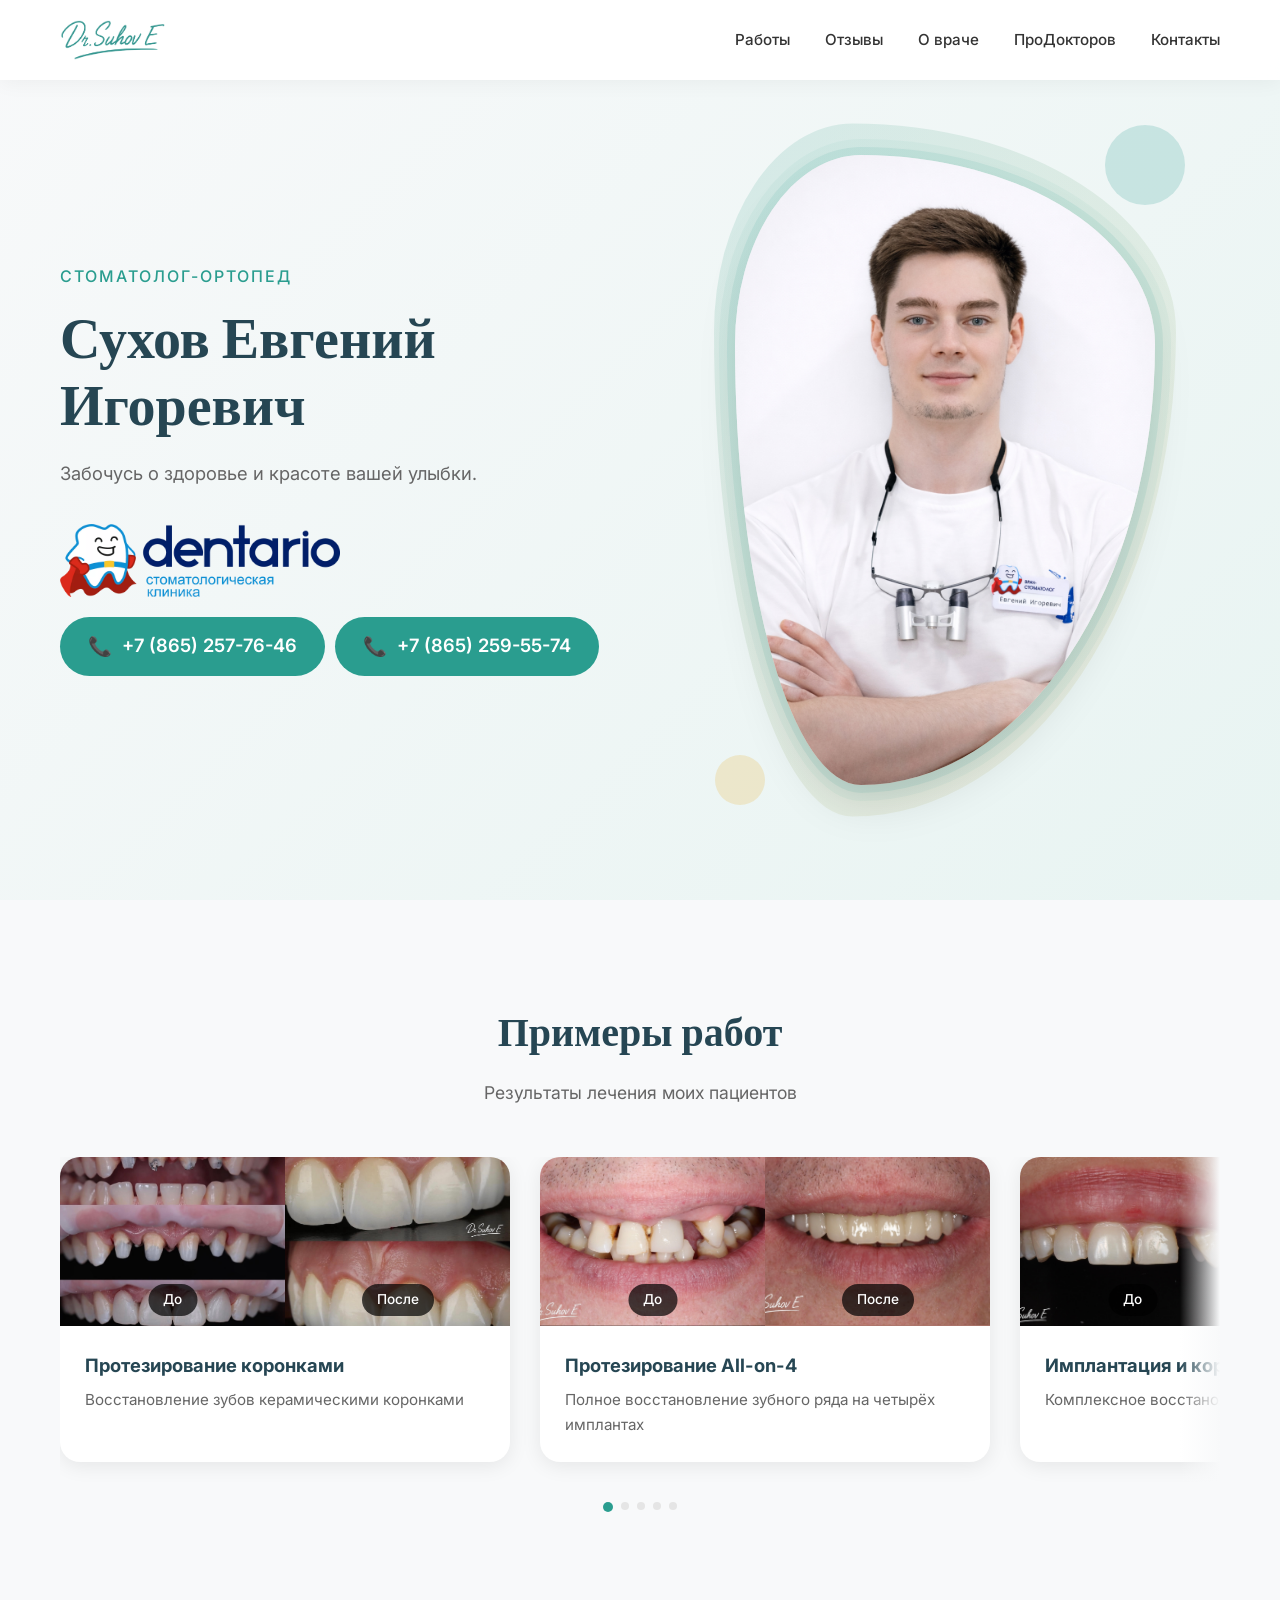
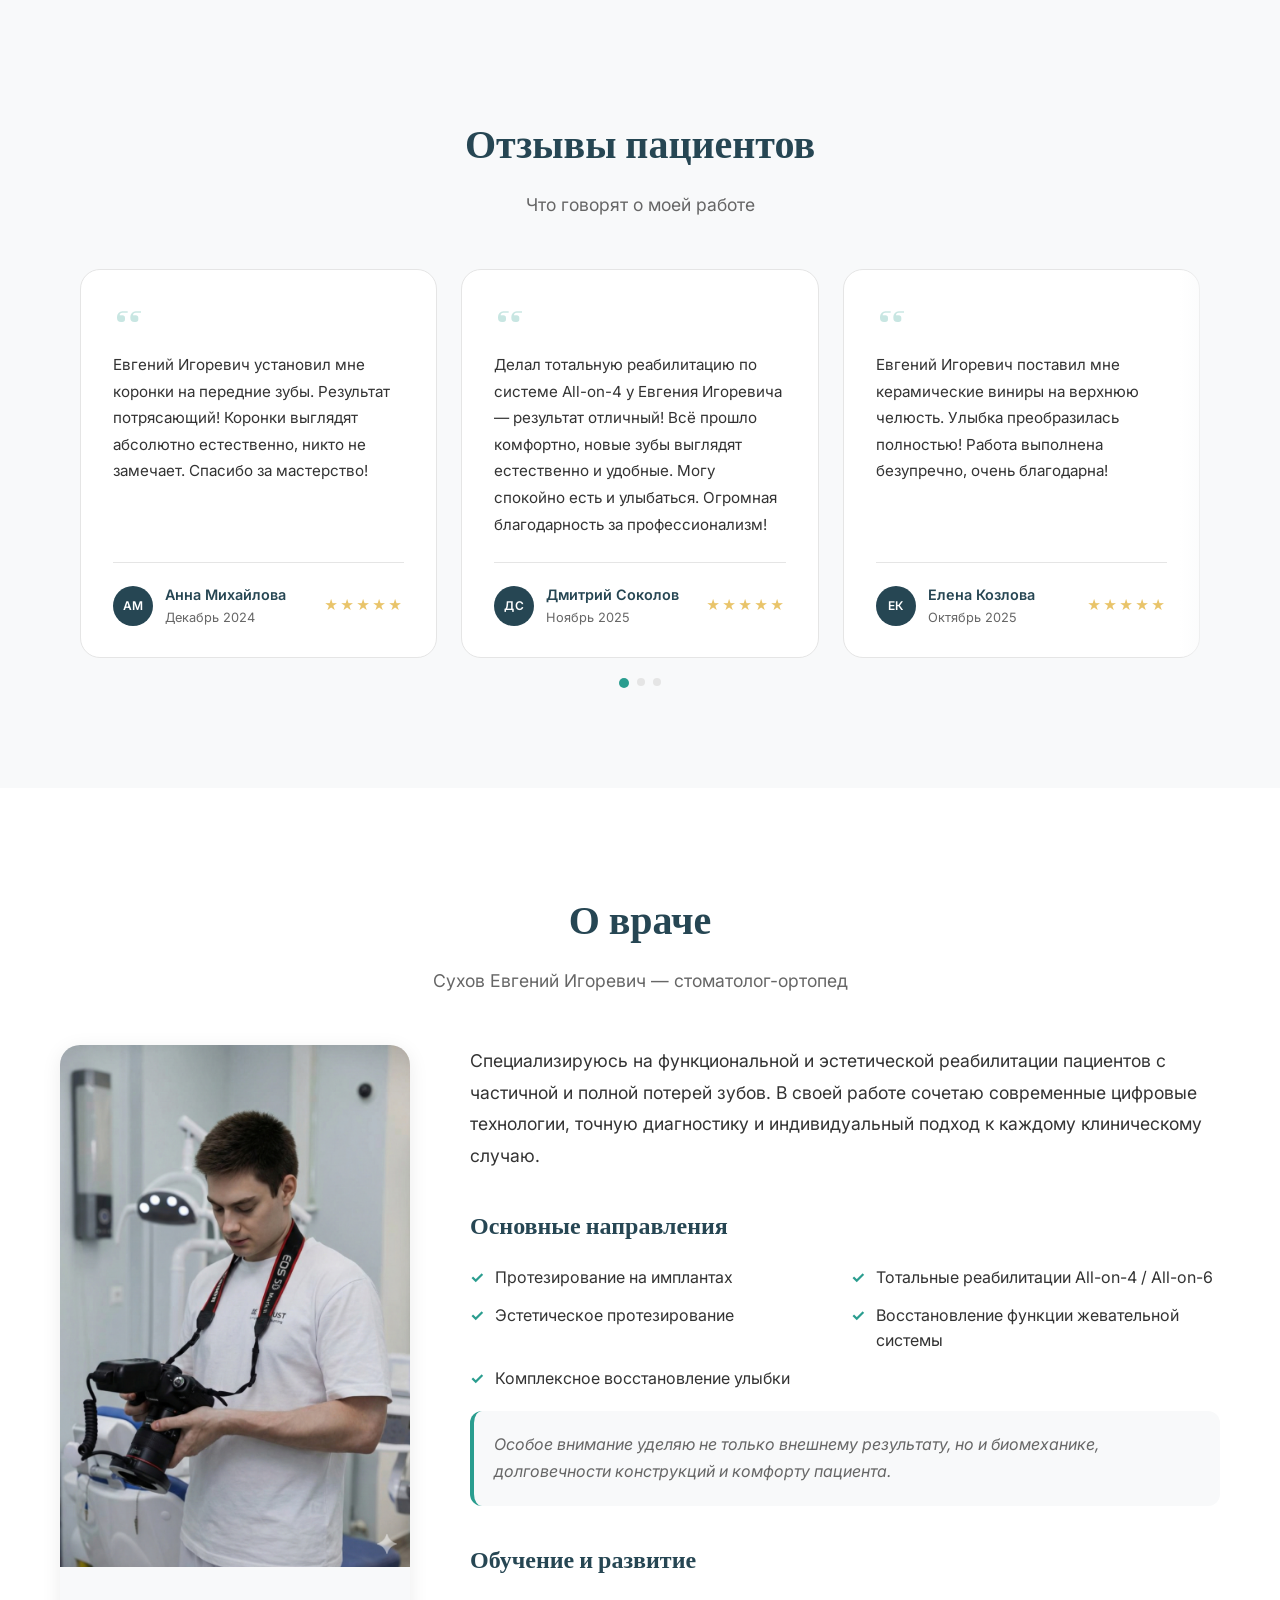
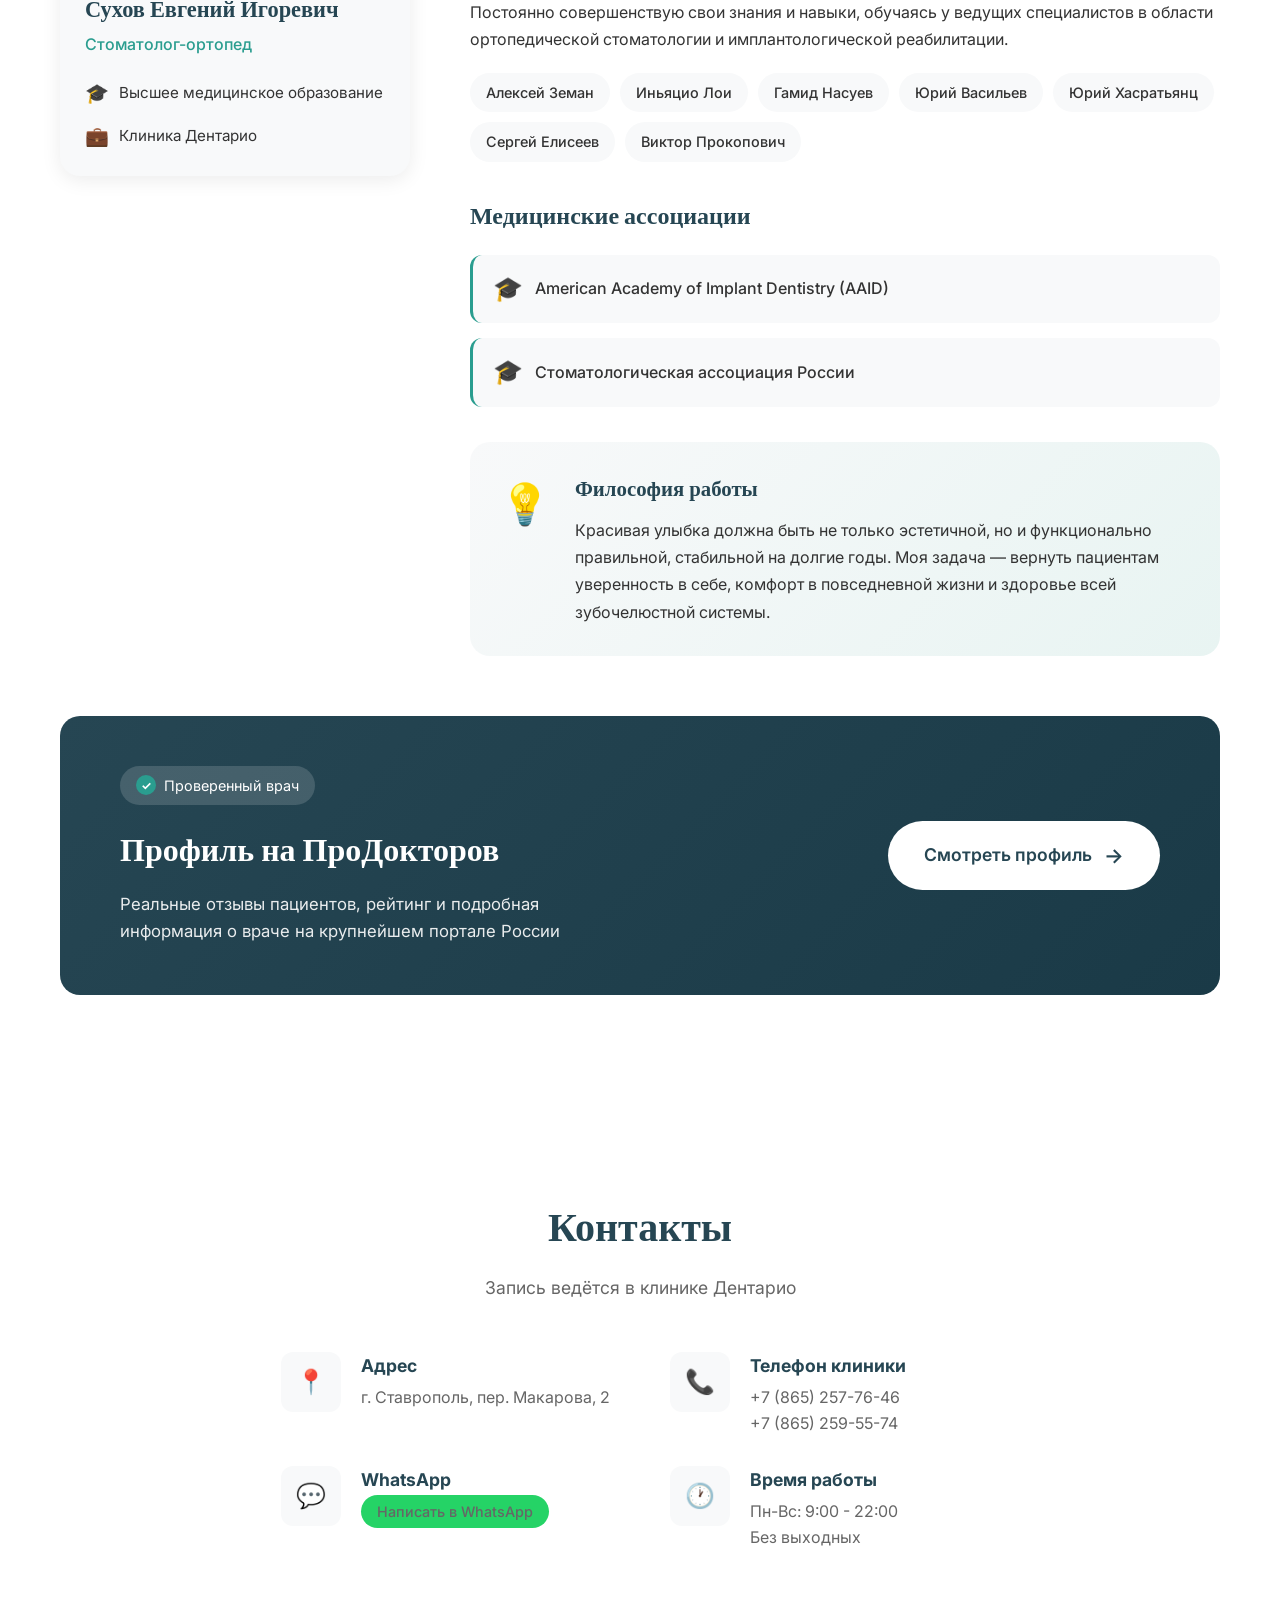
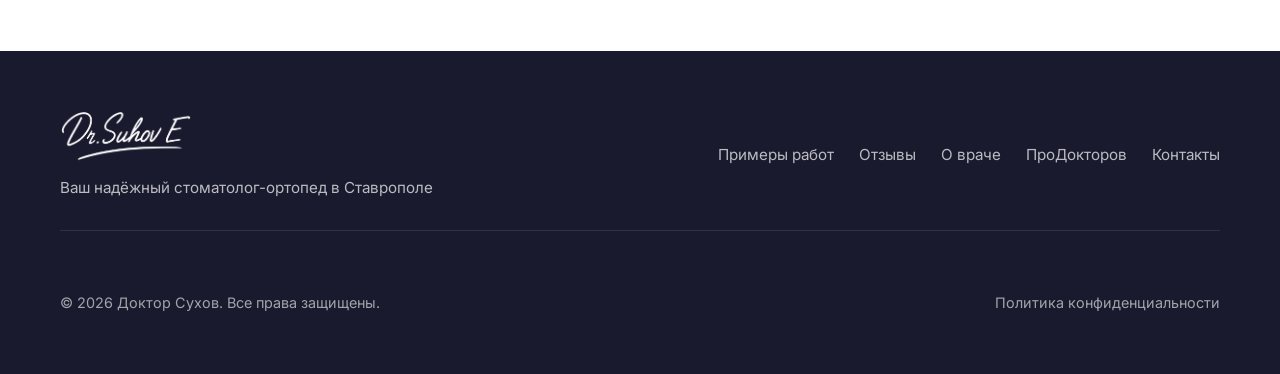
==== index.html @ 4f956d0f "fix scrolls" ====
<!DOCTYPE html>
<html lang="ru">
<head>
    <meta charset="UTF-8">
    <meta name="viewport" content="width=device-width, initial-scale=1.0">
    <meta name="description" content="Сухов Евгений Игоревич — стоматолог-ортопед в Ставрополе. Коронки, виниры, протезирование на имплантах, All-on-4. Клиника Дентарио.">
    <title>Доктор Сухов | Стоматолог</title>
    <link rel="stylesheet" href="styles.css">
    <link rel="preconnect" href="https://fonts.googleapis.com">
    <link rel="preconnect" href="https://fonts.gstatic.com" crossorigin>
    <link href="https://fonts.googleapis.com/css2?family=Inter:wght@300;400;500;600;700&family=DM+Serif+Display&display=swap" rel="stylesheet">
</head>
<body>
    <!-- Header -->
    <header class="header" id="header">
        <div class="container">
            <a href="#" class="logo"><img src="images/tag1.png" alt="Др. Сухов" class="logo-img"></a>
            <nav class="nav">
                <ul class="nav-list">
                    <li><a href="#works">Работы</a></li>
                    <li><a href="#reviews">Отзывы</a></li>
                    <li><a href="#doctor">О враче</a></li>
                    <li><a href="#prodoctorov">ПроДокторов</a></li>
                    <li><a href="#contacts">Контакты</a></li>
                </ul>
            </nav>
            <button class="burger" aria-label="Меню">
                <span></span>
                <span></span>
                <span></span>
            </button>
        </div>
    </header>

    <!-- Mobile Menu -->
    <div class="mobile-menu">
        <ul class="mobile-nav-list">
            <li><a href="#works">Работы</a></li>
            <li><a href="#reviews">Отзывы</a></li>
            <li><a href="#doctor">О враче</a></li>
            <li><a href="#prodoctorov">ПроДокторов</a></li>
            <li><a href="#contacts">Контакты</a></li>
        </ul>
    </div>

    <!-- Hero Section -->
    <section class="hero" id="hero">
        <div class="container hero-container">
            <div class="hero-content">
                <p class="hero-subtitle">Стоматолог-ортопед</p>
                <h1 class="hero-title">Сухов Евгений Игоревич</h1>
                <p class="hero-description">
                    Забочусь о здоровье и красоте вашей улыбки.
                </p>
                <div class="hero-clinic-block">
                    <img src="images/logo_clinic.webp" alt="Клиника Дентарио" class="clinic-logo-img">
                    <div class="clinic-phones">
                        <a href="tel:+78652577646" class="clinic-phone-btn">
                            <span class="phone-icon">📞</span>
                            +7 (865) 257-76-46
                        </a>
                        <a href="tel:+78652595574" class="clinic-phone-btn">
                            <span class="phone-icon">📞</span>
                            +7 (865) 259-55-74
                        </a>
                    </div>
                </div>
            </div>
            <div class="hero-image">
                <div class="hero-image-wrapper">
                    <img src="images/doctor1.jpg" alt="Доктор Сухов Евгений Игоревич" class="doctor-photo">
                    <div class="hero-image-decoration"></div>
                </div>
            </div>
        </div>
    </section>

    <!-- Works Section (Before/After) -->
    <section class="works section" id="works">
        <div class="container">
            <h2 class="section-title">Примеры работ</h2>
            <p class="section-subtitle">Результаты лечения моих пациентов</p>
            
            <div class="slider-wrapper scroll-start">
            <div class="works-grid">
                <div class="work-card">
                    <div class="work-comparison">
                        <div class="work-before">
                            <img src="images/before1.jpg" alt="До лечения">
                            <span class="work-label">До</span>
                        </div>
                        <div class="work-after">
                            <img src="images/after1.jpg" alt="После лечения">
                            <span class="work-label">После</span>
                        </div>
                    </div>
                    <div class="work-info">
                        <h3>Протезирование коронками</h3>
                        <p>Восстановление зубов керамическими коронками</p>
                    </div>
                </div>

                <div class="work-card">
                    <div class="work-comparison">
                        <div class="work-before">
                            <img src="images/before2.png" alt="До лечения">
                            <span class="work-label">До</span>
                        </div>
                        <div class="work-after">
                            <img src="images/after2.png" alt="После лечения">
                            <span class="work-label">После</span>
                        </div>
                    </div>
                    <div class="work-info">
                        <h3>Протезирование All-on-4</h3>
                        <p>Полное восстановление зубного ряда на четырёх имплантах</p>
                    </div>
                </div>

                <div class="work-card">
                    <div class="work-comparison">
                        <div class="work-before">
                            <img src="images/before3.jpg" alt="До лечения">
                            <span class="work-label">До</span>
                        </div>
                        <div class="work-after">
                            <img src="images/after3.jpg" alt="После лечения">
                            <span class="work-label">После</span>
                        </div>
                    </div>
                    <div class="work-info">
                        <h3>Имплантация и коронки</h3>
                        <p>Комплексное восстановление с имплантами</p>
                    </div>
                </div>

                <div class="work-card">
                    <div class="work-comparison">
                        <div class="work-before">
                            <img src="images/before4.jpg" alt="До лечения">
                            <span class="work-label">До</span>
                        </div>
                        <div class="work-after">
                            <img src="images/after4.jpg" alt="После лечения">
                            <span class="work-label">После</span>
                        </div>
                    </div>
                    <div class="work-info">
                        <h3>Керамическая коронка</h3>
                        <p>Протезирование 21 зуба керамической коронкой</p>
                    </div>
                </div>

                <div class="work-card">
                    <div class="work-comparison">
                        <div class="work-before">
                            <img src="images/before5.jpg" alt="До лечения">
                            <span class="work-label">До</span>
                        </div>
                        <div class="work-after">
                            <img src="images/after5.jpg" alt="После лечения">
                            <span class="work-label">После</span>
                        </div>
                    </div>
                    <div class="work-info">
                        <h3>Восстановление и протезирование</h3>
                        <p>Комплексное лечение и восстановление зуба коронкой</p>
                    </div>
                </div>

                <div class="work-card">
                    <div class="work-comparison">
                        <div class="work-before">
                            <img src="images/before6.jpg" alt="До лечения">
                            <span class="work-label">До</span>
                        </div>
                        <div class="work-after">
                            <img src="images/after6.jpg" alt="После лечения">
                            <span class="work-label">После</span>
                        </div>
                    </div>
                    <div class="work-info">
                        <h3>Протезирование на импланте</h3>
                        <p>Установка коронки на имплант в области зуба 4.6</p>
                    </div>
                </div>

                <div class="work-card work-card-special">
                    <div class="work-comparison work-comparison-special">
                        <div class="work-before">
                            <img src="images/before7.jpg" alt="До лечения">
                            <span class="work-label">До</span>
                        </div>
                        <div class="work-after">
                            <img src="images/after7.jpg" alt="После лечения">
                            <span class="work-label">После</span>
                        </div>
                        <div class="work-after">
                            <img src="images/after7_1.jpg" alt="После лечения">
                            <span class="work-label">После</span>
                        </div>
                    </div>
                    <div class="work-info">
                        <h3>Протезирование All-on-4</h3>
                        <p>Полное восстановление зубного ряда на четырёх имплантах</p>
                    </div>
                </div>

                <div class="work-card">
                    <div class="work-comparison">
                        <div class="work-before">
                            <img src="images/before8.png" alt="До лечения">
                            <span class="work-label">До</span>
                        </div>
                        <div class="work-after">
                            <img src="images/after8.jpg" alt="После лечения">
                            <span class="work-label">После</span>
                        </div>
                    </div>
                    <div class="work-info">
                        <h3>Протезирование коронками</h3>
                        <p>Восстановление зубов керамическими коронками</p>
                    </div>
                </div>

                <div class="work-card">
                    <div class="work-comparison">
                        <div class="work-before">
                            <img src="images/before9.jpg" alt="До лечения">
                            <span class="work-label">До</span>
                        </div>
                        <div class="work-after">
                            <img src="images/after9.jpg" alt="После лечения">
                            <span class="work-label">После</span>
                        </div>
                    </div>
                    <div class="work-info">
                        <h3>Коронка на 13 зуб</h3>
                        <p>Восстановление и эстетическая реабилитация зуба 13</p>
                    </div>
                </div>

                <div class="work-card">
                    <div class="work-comparison">
                        <div class="work-before">
                            <img src="images/before10.jpg" alt="До лечения">
                            <span class="work-label">До</span>
                        </div>
                        <div class="work-after">
                            <img src="images/after10.jpg" alt="После лечения">
                            <span class="work-label">После</span>
                        </div>
                    </div>
                    <div class="work-info">
                        <h3>Имплантация all-on-6</h3>
                        <p>Полное восстановление зубного ряда на шести имплантах</p>
                    </div>
                </div>
            </div>
            </div>
            <div class="slider-dots works-dots"></div>
        </div>
    </section>

    <!-- Reviews Section -->
    <section class="reviews section" id="reviews">
        <div class="container">
            <h2 class="section-title">Отзывы пациентов</h2>
            <p class="section-subtitle">Что говорят о моей работе</p>

            <div class="slider-wrapper scroll-start">
            <div class="reviews-slider">
                <div class="reviews-track">
                    <div class="review-card">
                        <div class="review-quote-icon">
                            <svg width="32" height="32" viewBox="0 0 24 24" fill="none"><path d="M11 7H7a4 4 0 0 0-4 4v1a3 3 0 0 0 3 3h1a2 2 0 0 0 2-2v-1a2 2 0 0 0-2-2H5a2 2 0 0 1 2-2h4V7zm10 0h-4a4 4 0 0 0-4 4v1a3 3 0 0 0 3 3h1a2 2 0 0 0 2-2v-1a2 2 0 0 0-2-2h-2a2 2 0 0 1 2-2h4V7z" fill="currentColor"/></svg>
                        </div>
                        <p class="review-text">
                            Евгений Игоревич установил мне коронки на передние зубы. Результат потрясающий!
                            Коронки выглядят абсолютно естественно, никто не замечает. Спасибо за мастерство!
                        </p>
                        <div class="review-bottom">
                            <div class="review-author">
                                <div class="review-avatar">АМ</div>
                                <div class="review-info">
                                    <span class="review-name">Анна Михайлова</span>
                                    <span class="review-date">Декабрь 2024</span>
                                </div>
                            </div>
                            <div class="review-rating">★★★★★</div>
                        </div>
                    </div>

                    <div class="review-card">
                        <div class="review-quote-icon">
                            <svg width="32" height="32" viewBox="0 0 24 24" fill="none"><path d="M11 7H7a4 4 0 0 0-4 4v1a3 3 0 0 0 3 3h1a2 2 0 0 0 2-2v-1a2 2 0 0 0-2-2H5a2 2 0 0 1 2-2h4V7zm10 0h-4a4 4 0 0 0-4 4v1a3 3 0 0 0 3 3h1a2 2 0 0 0 2-2v-1a2 2 0 0 0-2-2h-2a2 2 0 0 1 2-2h4V7z" fill="currentColor"/></svg>
                        </div>
                        <p class="review-text">
                            Делал тотальную реабилитацию по системе All-on-4 у Евгения Игоревича — результат отличный!
                            Всё прошло комфортно, новые зубы выглядят естественно и удобные. Могу спокойно есть и улыбаться.
                            Огромная благодарность за профессионализм!
                        </p>
                        <div class="review-bottom">
                            <div class="review-author">
                                <div class="review-avatar">ДС</div>
                                <div class="review-info">
                                    <span class="review-name">Дмитрий Соколов</span>
                                    <span class="review-date">Ноябрь 2025</span>
                                </div>
                            </div>
                            <div class="review-rating">★★★★★</div>
                        </div>
                    </div>

                    <div class="review-card">
                        <div class="review-quote-icon">
                            <svg width="32" height="32" viewBox="0 0 24 24" fill="none"><path d="M11 7H7a4 4 0 0 0-4 4v1a3 3 0 0 0 3 3h1a2 2 0 0 0 2-2v-1a2 2 0 0 0-2-2H5a2 2 0 0 1 2-2h4V7zm10 0h-4a4 4 0 0 0-4 4v1a3 3 0 0 0 3 3h1a2 2 0 0 0 2-2v-1a2 2 0 0 0-2-2h-2a2 2 0 0 1 2-2h4V7z" fill="currentColor"/></svg>
                        </div>
                        <p class="review-text">
                            Евгений Игоревич поставил мне керамические виниры на верхнюю челюсть.
                            Улыбка преобразилась полностью! Работа выполнена безупречно, очень благодарна!
                        </p>
                        <div class="review-bottom">
                            <div class="review-author">
                                <div class="review-avatar">ЕК</div>
                                <div class="review-info">
                                    <span class="review-name">Елена Козлова</span>
                                    <span class="review-date">Октябрь 2025</span>
                                </div>
                            </div>
                            <div class="review-rating">★★★★★</div>
                        </div>
                    </div>

                    <div class="review-card">
                        <div class="review-quote-icon">
                            <svg width="32" height="32" viewBox="0 0 24 24" fill="none"><path d="M11 7H7a4 4 0 0 0-4 4v1a3 3 0 0 0 3 3h1a2 2 0 0 0 2-2v-1a2 2 0 0 0-2-2H5a2 2 0 0 1 2-2h4V7zm10 0h-4a4 4 0 0 0-4 4v1a3 3 0 0 0 3 3h1a2 2 0 0 0 2-2v-1a2 2 0 0 0-2-2h-2a2 2 0 0 1 2-2h4V7z" fill="currentColor"/></svg>
                        </div>
                        <p class="review-text">
                            Установил имплант и коронку у Евгения Игоревича. Процесс прошёл без осложнений,
                            всё зажило отлично. Результат превосходный — как свой родной зуб!
                        </p>
                        <div class="review-bottom">
                            <div class="review-author">
                                <div class="review-avatar">ПВ</div>
                                <div class="review-info">
                                    <span class="review-name">Павел Волков</span>
                                    <span class="review-date">Сентябрь 2025</span>
                                </div>
                            </div>
                            <div class="review-rating">★★★★★</div>
                        </div>
                    </div>

                    <div class="review-card">
                        <div class="review-quote-icon">
                            <svg width="32" height="32" viewBox="0 0 24 24" fill="none"><path d="M11 7H7a4 4 0 0 0-4 4v1a3 3 0 0 0 3 3h1a2 2 0 0 0 2-2v-1a2 2 0 0 0-2-2H5a2 2 0 0 1 2-2h4V7zm10 0h-4a4 4 0 0 0-4 4v1a3 3 0 0 0 3 3h1a2 2 0 0 0 2-2v-1a2 2 0 0 0-2-2h-2a2 2 0 0 1 2-2h4V7z" fill="currentColor"/></svg>
                        </div>
                        <p class="review-text">
                            Обратилась к Евгению Игоревичу за протезированием — боялась, но врач сразу успокоил
                            и всё подробно объяснил. Коронка встала идеально, зуб выглядит как настоящий.
                            Очень довольна результатом!
                        </p>
                        <div class="review-bottom">
                            <div class="review-author">
                                <div class="review-avatar">ОН</div>
                                <div class="review-info">
                                    <span class="review-name">Ольга Новикова</span>
                                    <span class="review-date">Июль 2024</span>
                                </div>
                            </div>
                            <div class="review-rating">★★★★★</div>
                        </div>
                    </div>

                    <div class="review-card">
                        <div class="review-quote-icon">
                            <svg width="32" height="32" viewBox="0 0 24 24" fill="none"><path d="M11 7H7a4 4 0 0 0-4 4v1a3 3 0 0 0 3 3h1a2 2 0 0 0 2-2v-1a2 2 0 0 0-2-2H5a2 2 0 0 1 2-2h4V7zm10 0h-4a4 4 0 0 0-4 4v1a3 3 0 0 0 3 3h1a2 2 0 0 0 2-2v-1a2 2 0 0 0-2-2h-2a2 2 0 0 1 2-2h4V7z" fill="currentColor"/></svg>
                        </div>
                        <p class="review-text">
                            Евгений Игоревич — настоящий профессионал. Сделал мне мост на нижней челюсти,
                            всё прошло аккуратно и безболезненно. Уже несколько месяцев никаких проблем —
                            рекомендую всем!
                        </p>
                        <div class="review-bottom">
                            <div class="review-author">
                                <div class="review-avatar">АГ</div>
                                <div class="review-info">
                                    <span class="review-name">Александр Громов</span>
                                    <span class="review-date">Март 2024</span>
                                </div>
                            </div>
                            <div class="review-rating">★★★★★</div>
                        </div>
                    </div>

                    <div class="review-card">
                        <div class="review-quote-icon">
                            <svg width="32" height="32" viewBox="0 0 24 24" fill="none"><path d="M11 7H7a4 4 0 0 0-4 4v1a3 3 0 0 0 3 3h1a2 2 0 0 0 2-2v-1a2 2 0 0 0-2-2H5a2 2 0 0 1 2-2h4V7zm10 0h-4a4 4 0 0 0-4 4v1a3 3 0 0 0 3 3h1a2 2 0 0 0 2-2v-1a2 2 0 0 0-2-2h-2a2 2 0 0 1 2-2h4V7z" fill="currentColor"/></svg>
                        </div>
                        <p class="review-text">
                            Прошла комплексную реабилитацию с имплантами и коронками у Евгения Игоревича.
                            Весь процесс прошёл чётко и без стресса. Результат радует каждый день —
                            наконец-то улыбаюсь без стеснения. Спасибо огромное!
                        </p>
                        <div class="review-bottom">
                            <div class="review-author">
                                <div class="review-avatar">ТЛ</div>
                                <div class="review-info">
                                    <span class="review-name">Татьяна Лебедева</span>
                                    <span class="review-date">Февраль 2026</span>
                                </div>
                            </div>
                            <div class="review-rating">★★★★★</div>
                        </div>
                    </div>
                </div>
            </div>
            </div>
            <div class="slider-dots reviews-dots"></div>
        </div>
    </section>

    <!-- About Doctor Section -->
    <section class="about-doctor section" id="doctor">
        <div class="container">
            <h2 class="section-title">О враче</h2>
            <p class="section-subtitle">Сухов Евгений Игоревич — стоматолог-ортопед</p>
            
            <div class="about-doctor-content">
                <div class="doctor-sidebar">
                    <div class="doctor-card">
                        <div class="doctor-card-image">
                            <img src="images/doctor2.png" alt="Сухов Евгений Игоревич">
                        </div>
                        <div class="doctor-card-info">
                            <h3>Сухов Евгений Игоревич</h3>
                            <p class="doctor-position">Стоматолог-ортопед</p>
                            <div class="doctor-highlights">
                                <div class="highlight-item">
                                    <span class="highlight-icon">🎓</span>
                                    <span>Высшее медицинское образование</span>
                                </div>
                                <div class="highlight-item">
                                    <span class="highlight-icon">💼</span>
                                    <span>Клиника Дентарио</span>
                                </div>
                            </div>
                        </div>
                    </div>
                </div>

                <div class="doctor-main">
                    <div class="doctor-intro">
                        <p>
                            Специализируюсь на функциональной и эстетической реабилитации пациентов 
                            с частичной и полной потерей зубов. В своей работе сочетаю современные 
                            цифровые технологии, точную диагностику и индивидуальный подход к каждому 
                            клиническому случаю.
                        </p>
                    </div>

                    <div class="doctor-specialization">
                        <h3 class="doctor-block-title">Основные направления</h3>
                        <ul class="specialization-list">
                            <li>Протезирование на имплантах</li>
                            <li>Тотальные реабилитации All-on-4 / All-on-6</li>
                            <li>Эстетическое протезирование</li>
                            <li>Восстановление функции жевательной системы</li>
                            <li>Комплексное восстановление улыбки</li>
                        </ul>
                        <p class="specialization-note">
                            Особое внимание уделяю не только внешнему результату, но и биомеханике, 
                            долговечности конструкций и комфорту пациента.
                        </p>
                    </div>

                    <div class="doctor-education">
                        <h3 class="doctor-block-title">Обучение и развитие</h3>
                        <p>
                            Постоянно совершенствую свои знания и навыки, обучаясь у ведущих специалистов 
                            в области ортопедической стоматологии и имплантологической реабилитации.
                        </p>
                        <div class="teachers-list">
                            <span class="teacher-name">Алексей Земан</span>
                            <span class="teacher-name">Иньяцио Лои</span>
                            <span class="teacher-name">Гамид Насуев</span>
                            <span class="teacher-name">Юрий Васильев</span>
                            <span class="teacher-name">Юрий Хасратьянц</span>
                            <span class="teacher-name">Сергей Елисеев</span>
                            <span class="teacher-name">Виктор Прокопович</span>
                        </div>
                    </div>

                    <div class="doctor-associations">
                        <h3 class="doctor-block-title">Медицинские ассоциации</h3>
                        <div class="associations-list">
                            <div class="association-item">
                                <span class="association-icon">🎓</span>
                                <span class="association-name">American Academy of Implant Dentistry (AAID)</span>
                            </div>
                            <div class="association-item">
                                <span class="association-icon">🎓</span>
                                <span class="association-name">Стоматологическая ассоциация России</span>
                            </div>
                        </div>
                    </div>

                    <div class="doctor-philosophy">
                        <div class="philosophy-content">
                            <div class="philosophy-icon">💡</div>
                            <div class="philosophy-text">
                                <h4>Философия работы</h4>
                                <p>
                                    Красивая улыбка должна быть не только эстетичной, но и функционально правильной, 
                                    стабильной на долгие годы. Моя задача — вернуть пациентам уверенность в себе, 
                                    комфорт в повседневной жизни и здоровье всей зубочелюстной системы.
                                </p>
                            </div>
                        </div>
                    </div>
                </div>
            </div>

            <!-- ProDoctors Banner -->
            <div class="prodoctorov-banner">
                <div class="prodoctorov-left">
                    <div class="prodoctorov-badge">
                        <span class="badge-icon">✓</span>
                        <span>Проверенный врач</span>
                    </div>
                    <h3 class="prodoctorov-title">Профиль на ПроДокторов</h3>
                    <p class="prodoctorov-text">Реальные отзывы пациентов, рейтинг и подробная информация о враче на крупнейшем портале России</p>
                </div>
                <div class="prodoctorov-right">
                    <a href="https://prodoctorov.ru/stavropol/vrach/1296484-suhov/" target="_blank" rel="noopener noreferrer" class="prodoctorov-btn">
                        Смотреть профиль
                        <span class="btn-arrow">→</span>
                    </a>
                </div>
            </div>
        </div>
    </section>

    <!-- Contacts Section -->
    <section class="contacts section" id="contacts">
        <div class="container">
            <h2 class="section-title">Контакты</h2>
            <p class="section-subtitle">Запись ведётся в клинике Дентарио</p>

            <div class="contacts-content">
                <div class="contacts-info">
                    <div class="contact-item">
                        <div class="contact-icon">📍</div>
                        <div class="contact-text">
                            <h3>Адрес</h3>
                            <p>г. Ставрополь, пер. Макарова, 2</p>
                        </div>
                    </div>

                    <div class="contact-item">
                        <div class="contact-icon">📞</div>
                        <div class="contact-text">
                            <h3>Телефон клиники</h3>
                            <p><a href="tel:+78652577646">+7 (865) 257-76-46</a></p>
                            <p><a href="tel:+78652595574">+7 (865) 259-55-74</a></p>
                        </div>
                    </div>

                    <div class="contact-item">
                        <div class="contact-icon">💬</div>
                        <div class="contact-text">
                            <h3>WhatsApp</h3>
                            <a href="https://wa.me/78652577646" class="messenger whatsapp">Написать в WhatsApp</a>
                        </div>
                    </div>

                    <div class="contact-item">
                        <div class="contact-icon">🕐</div>
                        <div class="contact-text">
                            <h3>Время работы</h3>
                            <p>Пн-Вс: 9:00 - 22:00</p>
                            <p>Без выходных</p>
                        </div>
                    </div>
                </div>
            </div>
        </div>
    </section>

    <!-- Footer -->
    <footer class="footer">
        <div class="container">
            <div class="footer-content">
                <div class="footer-info">
                    <a href="#" class="footer-logo"><img src="images/tag1.png" alt="Др. Сухов" class="footer-logo-img"></a>
                    <p>Ваш надёжный стоматолог-ортопед в Ставрополе</p>
                </div>
                <div class="footer-nav">
                    <h4>Навигация</h4>
                    <ul class="footer-nav-list">
                        <li><a href="#works">Примеры работ</a></li>
                        <li><a href="#reviews">Отзывы</a></li>
                        <li><a href="#doctor">О враче</a></li>
                        <li><a href="#prodoctorov">ПроДокторов</a></li>
                        <li><a href="#contacts">Контакты</a></li>
                    </ul>
                </div>
            </div>
            <div class="footer-bottom">
                <p>&copy; 2026 Доктор Сухов. Все права защищены.</p>
                <a href="#">Политика конфиденциальности</a>
            </div>
        </div>
    </footer>

    <!-- Image Lightbox Modal -->
    <div class="lightbox" id="lightbox">
        <button class="lightbox-close" id="lightbox-close">&times;</button>
        <button class="lightbox-nav lightbox-prev" id="lightbox-prev">‹</button>
        <button class="lightbox-nav lightbox-next" id="lightbox-next">›</button>
        <div class="lightbox-content">
            <div class="lightbox-comparison">
                <div class="lightbox-image-wrapper">
                    <img id="lightbox-before" src="" alt="До лечения">
                    <span class="lightbox-label">До</span>
                </div>
                <div id="lightbox-after-container" class="lightbox-after-container">
                    <div class="lightbox-image-wrapper">
                        <img id="lightbox-after" src="" alt="После лечения">
                        <span class="lightbox-label">После</span>
                    </div>
                </div>
            </div>
            <div class="lightbox-info">
                <h3 id="lightbox-title"></h3>
                <p id="lightbox-description"></p>
            </div>
        </div>
    </div>

    <script src="script.js"></script>
</body>
</html>
---- styles.css ----
/* ===== CSS Variables ===== */
:root {
    --primary-color: #2A9D8F;
    --primary-dark: #238B7E;
    --secondary-color: #264653;
    --accent-color: #E9C46A;
    --text-color: #333333;
    --text-light: #666666;
    --bg-color: #FFFFFF;
    --bg-light: #F8F9FA;
    --bg-dark: #1A1A2E;
    --border-color: #E5E5E5;
    --shadow: 0 4px 20px rgba(0, 0, 0, 0.08);
    --shadow-hover: 0 8px 30px rgba(0, 0, 0, 0.12);
    --transition: all 0.3s ease;
    --radius: 12px;
    --radius-lg: 20px;
}

/* ===== Reset & Base ===== */
*, *::before, *::after {
    margin: 0;
    padding: 0;
    box-sizing: border-box;
}

html {
    scroll-behavior: smooth;
}

body {
    font-family: 'Inter', -apple-system, BlinkMacSystemFont, sans-serif;
    font-size: 16px;
    line-height: 1.6;
    color: var(--text-color);
    background-color: var(--bg-color);
    overflow-x: hidden;
}

a {
    text-decoration: none;
    color: inherit;
    transition: var(--transition);
}

ul {
    list-style: none;
}

img {
    max-width: 100%;
    height: auto;
    display: block;
}

/* ===== Shared Scrollbar ===== */
.works-grid,
.reviews-slider,
.lightbox-content,
.lightbox-after-container {
    scrollbar-width: thin;
}

.works-grid::-webkit-scrollbar,
.reviews-slider::-webkit-scrollbar,
.lightbox-content::-webkit-scrollbar {
    height: 8px;
}

.lightbox-after-container::-webkit-scrollbar {
    width: 6px;
}

.lightbox-content::-webkit-scrollbar {
    width: 8px;
}

.works-grid::-webkit-scrollbar-track,
.reviews-slider::-webkit-scrollbar-track {
    background: var(--bg-light);
    border-radius: 10px;
}

.lightbox-content::-webkit-scrollbar-track {
    background: transparent;
}

.lightbox-after-container::-webkit-scrollbar-track {
    background: #e0e0e0;
    border-radius: 3px;
}

.works-grid::-webkit-scrollbar-thumb,
.reviews-slider::-webkit-scrollbar-thumb,
.lightbox-content::-webkit-scrollbar-thumb,
.lightbox-after-container::-webkit-scrollbar-thumb {
    background: var(--primary-color);
    border-radius: 10px;
}

.works-grid::-webkit-scrollbar-thumb:hover {
    background: #238073;
}

.reviews-slider::-webkit-scrollbar-thumb:hover {
    background: var(--secondary-color);
}

.lightbox-content::-webkit-scrollbar-thumb:hover {
    background: var(--primary-color);
}

.lightbox-after-container::-webkit-scrollbar-thumb:hover {
    background: #238073;
}

/* ===== Utility Classes ===== */
.container {
    max-width: 1200px;
    margin: 0 auto;
    padding: 0 20px;
}

.section {
    padding: 100px 0;
}

.section-title {
    font-family: 'DM Serif Display', serif;
    font-size: 2.5rem;
    font-weight: 600;
    text-align: center;
    margin-bottom: 15px;
    color: var(--secondary-color);
}

.section-subtitle {
    text-align: center;
    color: var(--text-light);
    font-size: 1.1rem;
    margin-bottom: 50px;
}

/* ===== Header ===== */
.header {
    position: fixed;
    top: 0;
    left: 0;
    width: 100%;
    z-index: 1000;
    background: rgba(255, 255, 255, 0.95);
    backdrop-filter: blur(10px);
    box-shadow: 0 2px 20px rgba(0, 0, 0, 0.05);
    transition: var(--transition);
}

.header .container {
    display: flex;
    align-items: center;
    justify-content: space-between;
    height: 80px;
}

.logo {
    display: flex;
    align-items: center;
}

.logo-img {
    height: 40px;
    width: auto;
    filter: brightness(0) saturate(100%) invert(48%) sepia(52%) saturate(497%) hue-rotate(127deg) brightness(93%) contrast(87%);
}

.nav-list {
    display: flex;
    gap: 35px;
}

.nav-list a {
    font-size: 0.95rem;
    font-weight: 500;
    color: var(--text-color);
    position: relative;
}

.nav-list a::after {
    content: '';
    position: absolute;
    bottom: -5px;
    left: 0;
    width: 0;
    height: 2px;
    background: var(--primary-color);
    transition: var(--transition);
}

.nav-list a:hover::after {
    width: 100%;
}

.burger {
    display: none;
    flex-direction: column;
    gap: 5px;
    background: none;
    border: none;
    cursor: pointer;
    padding: 5px;
}

.burger span {
    display: block;
    width: 25px;
    height: 2px;
    background: var(--secondary-color);
    transition: var(--transition);
}

/* Burger animation */
.burger.active span:nth-child(1) {
    transform: rotate(45deg) translate(5px, 5px);
}

.burger.active span:nth-child(2) {
    opacity: 0;
}

.burger.active span:nth-child(3) {
    transform: rotate(-45deg) translate(5px, -5px);
}

/* Mobile Menu */
.mobile-menu {
    display: none;
    position: fixed;
    top: 80px;
    left: 0;
    width: 100%;
    background: white;
    padding: 30px 20px;
    box-shadow: var(--shadow);
    z-index: 999;
    opacity: 0;
    transform: translateY(-20px);
    transition: var(--transition);
}

.mobile-menu.active {
    opacity: 1;
    transform: translateY(0);
}

.mobile-nav-list {
    display: flex;
    flex-direction: column;
    gap: 20px;
    margin-bottom: 25px;
}

.mobile-nav-list a {
    font-size: 1.1rem;
    font-weight: 500;
}

/* ===== Hero Section ===== */
.hero {
    padding-top: 140px;
    padding-bottom: 100px;
    background: linear-gradient(135deg, #F8F9FA 0%, #E8F4F2 100%);
    min-height: 100vh;
    display: flex;
    align-items: center;
}

.hero-container {
    display: grid;
    grid-template-columns: 1fr 1fr;
    gap: 60px;
    align-items: center;
}

.hero-subtitle {
    font-size: 1rem;
    color: var(--primary-color);
    font-weight: 500;
    text-transform: uppercase;
    letter-spacing: 2px;
    margin-bottom: 15px;
}

.hero-title {
    font-family: 'DM Serif Display', serif;
    font-size: 3.5rem;
    font-weight: 600;
    line-height: 1.2;
    color: var(--secondary-color);
    margin-bottom: 20px;
}

.hero-description {
    font-size: 1.15rem;
    color: var(--text-light);
    margin-bottom: 35px;
    max-width: 500px;
}

.phone-icon {
    font-size: 1.3rem;
}

.hero-image {
    display: flex;
    justify-content: center;
    perspective: 1000px;
}

.hero-image-wrapper {
    position: relative;
    max-width: 420px;
}

.doctor-photo {
    border-radius: 30% 70% 70% 30% / 30% 30% 70% 70%;
    box-shadow:
        0 25px 50px -12px rgba(0, 0, 0, 0.15),
        0 0 0 8px rgba(42, 157, 143, 0.1),
        0 0 0 16px rgba(42, 157, 143, 0.05);
    position: relative;
    z-index: 2;
    transition: var(--transition);
}

.hero-image-wrapper:hover .doctor-photo {
    border-radius: 70% 30% 30% 70% / 70% 70% 30% 30%;
    transform: scale(1.02);
}

.hero-image-decoration {
    position: absolute;
    top: 50%;
    left: 50%;
    transform: translate(-50%, -50%);
    width: 110%;
    height: 110%;
    background: linear-gradient(135deg, var(--primary-color) 0%, var(--accent-color) 100%);
    border-radius: 30% 70% 70% 30% / 30% 30% 70% 70%;
    z-index: 1;
    opacity: 0.15;
    animation: morphing 8s ease-in-out infinite;
}

@keyframes morphing {
    0%, 100% { border-radius: 30% 70% 70% 30% / 30% 30% 70% 70%; }
    25% { border-radius: 58% 42% 75% 25% / 76% 46% 54% 24%; }
    50% { border-radius: 50% 50% 33% 67% / 55% 27% 73% 45%; }
    75% { border-radius: 33% 67% 58% 42% / 63% 68% 32% 37%; }
}

.hero-image-wrapper::before {
    content: '';
    position: absolute;
    top: -30px;
    right: -30px;
    width: 80px;
    height: 80px;
    background: var(--primary-color);
    border-radius: 50%;
    opacity: 0.2;
    z-index: 0;
}

.hero-image-wrapper::after {
    content: '';
    position: absolute;
    bottom: -20px;
    left: -20px;
    width: 50px;
    height: 50px;
    background: var(--accent-color);
    border-radius: 50%;
    opacity: 0.3;
    z-index: 0;
}

/* ===== Hero Clinic Block ===== */
.hero-clinic-block {
    display: flex;
    flex-direction: column;
    align-items: flex-start;
    gap: 20px;
    margin-top: 35px;
}

.clinic-logo-img {
    max-width: 280px;
    height: auto;
    border-radius: var(--radius);
}

.clinic-phones {
    display: flex;
    flex-wrap: wrap;
    gap: 10px;
}

.clinic-phone-btn {
    display: inline-flex;
    align-items: center;
    gap: 10px;
    padding: 14px 28px;
    background: var(--primary-color);
    color: white;
    font-size: 1.15rem;
    font-weight: 600;
    border-radius: 50px;
    transition: var(--transition);
}

.clinic-phone-btn:hover {
    background: var(--primary-dark);
    transform: translateY(-2px);
    box-shadow: 0 4px 15px rgba(42, 157, 143, 0.4);
}

.clinic-phone-btn .phone-icon {
    font-size: 1.2rem;
}

/* ===== Works Section ===== */
.works {
    background: var(--bg-light);
}

.works-grid {
    display: flex;
    gap: 30px;
    overflow-x: auto;
    overflow-y: hidden;
    scroll-snap-type: x mandatory;
    -webkit-overflow-scrolling: touch;
    padding-bottom: 20px;
    scrollbar-color: var(--primary-color) var(--bg-light);
}

.work-card {
    background: white;
    border-radius: var(--radius-lg);
    overflow: hidden;
    box-shadow: var(--shadow);
    transition: var(--transition);
    flex: 0 0 450px;
    scroll-snap-align: start;
    cursor: pointer;
}

.work-card-special {
    flex: 0 0 650px;
}

.work-card:hover {
    transform: translateY(-5px);
    box-shadow: var(--shadow-hover);
}

.work-comparison {
    display: grid;
    grid-template-columns: 1fr 1fr;
    position: relative;
    cursor: zoom-in;
}

.work-comparison-special {
    grid-template-columns: 1fr 1fr 1fr;
    gap: 5px;
}

.work-before, .work-after {
    position: relative;
    overflow: hidden;
    aspect-ratio: 4/3;
}

.work-before img, .work-after img {
    width: 100%;
    height: 100%;
    object-fit: cover;
    pointer-events: none;
}

.work-label {
    position: absolute;
    bottom: 10px;
    left: 50%;
    transform: translateX(-50%);
    background: rgba(0, 0, 0, 0.7);
    color: white;
    padding: 5px 15px;
    border-radius: 20px;
    font-size: 0.85rem;
    font-weight: 500;
    pointer-events: none;
}

.work-info {
    padding: 25px;
}

.work-info h3 {
    font-size: 1.15rem;
    color: var(--secondary-color);
    margin-bottom: 8px;
}

.work-info p {
    font-size: 0.95rem;
    color: var(--text-light);
}

/* ===== Reviews Section ===== */
.reviews {
    background: var(--bg-light);
}

.slider-wrapper {
    position: relative;
}

.slider-wrapper::before,
.slider-wrapper::after {
    content: '';
    position: absolute;
    top: 0;
    bottom: 0;
    width: 40px;
    z-index: 2;
    pointer-events: none;
    transition: opacity 0.3s;
}

.slider-wrapper::before {
    left: 0;
    background: linear-gradient(to right, var(--bg-light), transparent);
}

.slider-wrapper::after {
    right: 0;
    background: linear-gradient(to left, var(--bg-light), transparent);
}

.slider-wrapper.scroll-start::before {
    opacity: 0;
}

.slider-wrapper.scroll-end::after {
    opacity: 0;
}

.reviews-slider {
    position: relative;
    overflow-x: auto;
    overflow-y: hidden;
    padding: 0;
    -webkit-overflow-scrolling: touch;
    scrollbar-color: var(--primary-color) var(--bg-light);
}

.slider-dots {
    display: flex;
    justify-content: center;
    gap: 8px;
    margin-top: 20px;
}

.slider-dot {
    width: 8px;
    height: 8px;
    border-radius: 50%;
    background: var(--border-color);
    border: none;
    padding: 0;
    cursor: pointer;
    transition: all 0.3s;
}

.slider-dot.active {
    width: 10px;
    height: 10px;
    background: var(--primary-color);
}

.reviews-track {
    display: flex;
    gap: 24px;
    padding: 0 20px;
}

.review-card {
    flex: 0 0 calc(33.333% - 16px);
    background: white;
    padding: 32px 32px 28px;
    border-radius: var(--radius-lg);
    border: 1px solid var(--border-color);
    display: flex;
    flex-direction: column;
    transition: var(--transition);
}

.review-card:hover {
    box-shadow: var(--shadow-hover);
    border-color: transparent;
}

.review-quote-icon {
    color: var(--primary-color);
    opacity: 0.25;
    margin-bottom: 16px;
    line-height: 1;
}

.review-text {
    font-size: 0.95rem;
    color: var(--text-color);
    line-height: 1.75;
    flex: 1;
    margin-bottom: 24px;
}

.review-bottom {
    display: flex;
    align-items: center;
    justify-content: space-between;
    padding-top: 20px;
    border-top: 1px solid var(--border-color);
}

.review-author {
    display: flex;
    align-items: center;
    gap: 12px;
}

.review-avatar {
    width: 40px;
    height: 40px;
    background: var(--secondary-color);
    color: white;
    border-radius: 50%;
    display: flex;
    align-items: center;
    justify-content: center;
    font-weight: 600;
    font-size: 0.75rem;
    letter-spacing: 0.5px;
}

.review-info {
    display: flex;
    flex-direction: column;
    gap: 2px;
}

.review-name {
    font-weight: 600;
    font-size: 0.9rem;
    color: var(--secondary-color);
}

.review-date {
    font-size: 0.8rem;
    color: var(--text-light);
}

.review-rating {
    color: var(--accent-color);
    font-size: 0.85rem;
    letter-spacing: 2px;
}

/* ===== About Doctor Section ===== */
.about-doctor {
    background: white;
}

.about-doctor-content {
    display: grid;
    grid-template-columns: 350px 1fr;
    gap: 60px;
}

.doctor-card {
    background: var(--bg-light);
    border-radius: var(--radius-lg);
    overflow: hidden;
    box-shadow: var(--shadow);
    position: sticky;
    top: 100px;
}

.doctor-card-image {
    width: 100%;
    overflow: hidden;
    background: white;
}

.doctor-card-image img {
    width: 100%;
    height: auto;
    display: block;
}

.doctor-card-info {
    padding: 25px;
}

.doctor-card-info h3 {
    font-family: 'DM Serif Display', serif;
    font-size: 1.4rem;
    color: var(--secondary-color);
    margin-bottom: 5px;
}

.doctor-position {
    color: var(--primary-color);
    font-weight: 500;
    font-size: 1rem;
    margin-bottom: 20px;
}

.doctor-highlights {
    display: flex;
    flex-direction: column;
    gap: 12px;
}

.highlight-item {
    display: flex;
    align-items: center;
    gap: 10px;
    font-size: 0.95rem;
    color: var(--text-color);
}

.highlight-icon {
    font-size: 1.2rem;
}

.doctor-main {
    display: flex;
    flex-direction: column;
    gap: 35px;
}

.doctor-intro p {
    font-size: 1.1rem;
    line-height: 1.8;
    color: var(--text-color);
}

.doctor-block-title {
    font-family: 'DM Serif Display', serif;
    font-size: 1.5rem;
    color: var(--secondary-color);
    margin-bottom: 20px;
}

.specialization-list {
    display: grid;
    grid-template-columns: repeat(2, 1fr);
    gap: 12px;
    margin-bottom: 20px;
    padding-left: 0;
}

.specialization-list li {
    position: relative;
    padding-left: 25px;
    font-size: 1rem;
    color: var(--text-color);
}

.specialization-list li::before {
    content: '\2713';
    position: absolute;
    left: 0;
    color: var(--primary-color);
    font-weight: bold;
}

.specialization-note {
    font-size: 1rem;
    line-height: 1.7;
    color: var(--text-light);
    font-style: italic;
    padding: 20px;
    background: var(--bg-light);
    border-left: 4px solid var(--primary-color);
    border-radius: var(--radius);
}

.doctor-education p {
    font-size: 1rem;
    line-height: 1.7;
    color: var(--text-color);
    margin-bottom: 20px;
}

.teachers-list {
    display: flex;
    flex-wrap: wrap;
    gap: 10px;
}

.teacher-name {
    display: inline-block;
    padding: 8px 16px;
    background: var(--bg-light);
    color: var(--text-color);
    border-radius: 20px;
    font-size: 0.9rem;
    font-weight: 500;
    transition: var(--transition);
}

.teacher-name:hover {
    background: var(--primary-color);
    color: white;
}

.associations-list {
    display: flex;
    flex-direction: column;
    gap: 15px;
}

.association-item {
    display: flex;
    align-items: center;
    gap: 12px;
    padding: 15px 20px;
    background: var(--bg-light);
    border-radius: var(--radius);
    border-left: 3px solid var(--primary-color);
    transition: var(--transition);
}

.association-item:hover {
    background: #e8f4f2;
    transform: translateX(5px);
}

.association-icon {
    font-size: 1.5rem;
    flex-shrink: 0;
}

.association-name {
    font-size: 1rem;
    color: var(--text-color);
    font-weight: 500;
}

.philosophy-content {
    display: flex;
    gap: 25px;
    padding: 30px;
    background: linear-gradient(135deg, var(--bg-light) 0%, #e8f4f2 100%);
    border-radius: var(--radius-lg);
}

.philosophy-icon {
    font-size: 2.5rem;
    flex-shrink: 0;
}

.philosophy-text h4 {
    font-family: 'DM Serif Display', serif;
    font-size: 1.3rem;
    color: var(--secondary-color);
    margin-bottom: 12px;
}

.philosophy-text p {
    font-size: 1rem;
    line-height: 1.7;
    color: var(--text-color);
}

/* ===== ProDoctors Banner ===== */
.prodoctorov-banner {
    display: flex;
    align-items: center;
    justify-content: space-between;
    gap: 40px;
    background: linear-gradient(135deg, var(--secondary-color) 0%, #1a3a47 100%);
    padding: 50px 60px;
    border-radius: var(--radius-lg);
    color: white;
    margin-top: 60px;
}

.prodoctorov-left {
    flex: 1;
}

.prodoctorov-badge {
    display: inline-flex;
    align-items: center;
    gap: 8px;
    background: rgba(255, 255, 255, 0.15);
    padding: 8px 16px;
    border-radius: 30px;
    font-size: 0.9rem;
    margin-bottom: 20px;
}

.badge-icon {
    display: flex;
    align-items: center;
    justify-content: center;
    width: 20px;
    height: 20px;
    background: var(--primary-color);
    border-radius: 50%;
    font-size: 0.75rem;
    font-weight: bold;
}

.prodoctorov-title {
    font-family: 'DM Serif Display', serif;
    font-size: 2rem;
    font-weight: 600;
    margin-bottom: 15px;
}

.prodoctorov-text {
    font-size: 1.05rem;
    opacity: 0.9;
    line-height: 1.6;
    max-width: 500px;
}

.prodoctorov-right {
    flex-shrink: 0;
}

.prodoctorov-btn {
    display: inline-flex;
    align-items: center;
    gap: 12px;
    padding: 18px 36px;
    background: white;
    color: var(--secondary-color);
    font-size: 1.1rem;
    font-weight: 600;
    border-radius: 50px;
    transition: var(--transition);
}

.prodoctorov-btn:hover {
    background: var(--primary-color);
    color: white;
    transform: translateY(-2px);
    box-shadow: 0 8px 25px rgba(0, 0, 0, 0.2);
}

.btn-arrow {
    font-size: 1.3rem;
    transition: transform 0.3s ease;
}

.prodoctorov-btn:hover .btn-arrow {
    transform: translateX(5px);
}

/* ===== Contacts Section ===== */
.contacts {
    background: white;
}

.contacts-content {
    display: flex;
    justify-content: center;
}

.contacts-info {
    display: grid;
    grid-template-columns: repeat(2, 1fr);
    gap: 30px 60px;
    max-width: 800px;
}

.contact-item {
    display: flex;
    gap: 20px;
}

.contact-icon {
    width: 60px;
    height: 60px;
    background: var(--bg-light);
    border-radius: var(--radius);
    display: flex;
    align-items: center;
    justify-content: center;
    font-size: 1.5rem;
    flex-shrink: 0;
}

.contact-text h3 {
    font-size: 1.1rem;
    color: var(--secondary-color);
    margin-bottom: 5px;
}

.contact-text p, .contact-text a {
    color: var(--text-light);
}

.contact-text a:hover {
    color: var(--primary-color);
}

.messenger {
    padding: 8px 16px;
    border-radius: 20px;
    font-size: 0.9rem;
    font-weight: 500;
    color: white;
}

.messenger.whatsapp {
    background: #25D366;
}

.messenger:hover {
    opacity: 0.9;
    transform: translateY(-2px);
}

/* ===== Footer ===== */
.footer {
    background: var(--bg-dark);
    color: white;
    padding: 60px 0;
}

.footer-content {
    display: flex;
    justify-content: space-between;
    align-items: center;
    padding-bottom: 30px;
    border-bottom: 1px solid rgba(255, 255, 255, 0.1);
    margin-bottom: 30px;
}

.footer-logo {
    display: block;
    margin-bottom: 15px;
}

.footer-logo-img {
    height: 50px;
    width: auto;
    filter: brightness(0) invert(1);
}

.footer-info p {
    color: rgba(255, 255, 255, 0.7);
    font-size: 0.95rem;
}

.footer-nav h4 {
    font-size: 1.1rem;
    margin-bottom: 15px;
    color: white;
    font-weight: 600;
    display: none;
}

.footer-nav-list {
    display: flex;
    flex-wrap: wrap;
    gap: 25px;
}

.footer-nav-list a {
    color: rgba(255, 255, 255, 0.7);
    font-size: 0.95rem;
    transition: var(--transition);
}

.footer-nav-list a:hover {
    color: var(--primary-color);
    transform: translateY(-2px);
}

.footer-bottom {
    display: flex;
    justify-content: space-between;
    align-items: center;
    font-size: 0.9rem;
    color: rgba(255, 255, 255, 0.6);
    padding-top: 30px;
}

.footer-bottom a:hover {
    color: var(--primary-color);
}

/* ===== Lightbox Modal ===== */
.lightbox {
    position: fixed;
    top: 0;
    left: 0;
    width: 100%;
    height: 100%;
    background: rgba(0, 0, 0, 0.95);
    z-index: 10000;
    display: none;
    align-items: center;
    justify-content: center;
    padding: 20px;
    overflow-y: auto;
}

.lightbox.active {
    display: flex;
}

.lightbox-close {
    position: absolute;
    top: 20px;
    right: 20px;
    background: rgba(255, 255, 255, 0.1);
    border: 2px solid white;
    color: white;
    font-size: 2.5rem;
    width: 50px;
    height: 50px;
    border-radius: 50%;
    cursor: pointer;
    display: flex;
    align-items: center;
    justify-content: center;
    transition: var(--transition);
    line-height: 1;
    padding: 0;
    z-index: 10001;
}

.lightbox-close:hover {
    background: rgba(255, 255, 255, 0.2);
    transform: rotate(90deg);
}

.lightbox-nav {
    position: absolute;
    top: 50%;
    transform: translateY(-50%);
    background: rgba(255, 255, 255, 0.1);
    border: 2px solid white;
    color: white;
    font-size: 3rem;
    width: 60px;
    height: 60px;
    border-radius: 50%;
    cursor: pointer;
    display: flex;
    align-items: center;
    justify-content: center;
    transition: var(--transition);
    z-index: 10001;
    line-height: 1;
    padding: 0;
}

.lightbox-nav:hover {
    background: rgba(255, 255, 255, 0.2);
}

.lightbox-prev { left: 20px; }
.lightbox-next { right: 20px; }

.lightbox-content {
    max-width: 1200px;
    width: 100%;
    max-height: calc(100vh - 100px);
    display: flex;
    flex-direction: column;
    gap: 20px;
    overflow-y: auto;
    scrollbar-color: var(--primary-color) transparent;
}

.lightbox-comparison {
    display: grid;
    grid-template-columns: 1fr 1fr;
    gap: 15px;
    background: white;
    padding: 20px;
    border-radius: var(--radius-lg);
    align-items: start;
}

.lightbox-after-container {
    display: flex;
    flex-direction: column;
    gap: 10px;
    max-height: 70vh;
    overflow-y: auto;
    scrollbar-color: var(--primary-color) #e0e0e0;
}

.lightbox-image-wrapper {
    position: relative;
    border-radius: var(--radius);
    overflow: hidden;
    display: flex;
    align-items: center;
    justify-content: center;
    background: #f5f5f5;
}

.lightbox-image-wrapper img {
    width: 100%;
    height: auto;
    max-height: 70vh;
    object-fit: contain;
    display: block;
}

.lightbox-label {
    position: absolute;
    top: 15px;
    left: 50%;
    transform: translateX(-50%);
    background: rgba(0, 0, 0, 0.8);
    color: white;
    padding: 8px 20px;
    border-radius: 25px;
    font-size: 1rem;
    font-weight: 600;
}

.lightbox-info {
    text-align: center;
    color: white;
    padding: 0 20px;
}

.lightbox-info h3 {
    font-family: 'DM Serif Display', serif;
    font-size: 1.8rem;
    margin-bottom: 8px;
}

.lightbox-info p {
    font-size: 1rem;
    opacity: 0.9;
}

/* ===== Animations ===== */
@keyframes fadeInUp {
    from {
        opacity: 0;
        transform: translateY(30px);
    }
    to {
        opacity: 1;
        transform: translateY(0);
    }
}

.animate-on-scroll {
    opacity: 0;
    animation: fadeInUp 0.6s ease forwards;
}

/* ===== Responsive Design ===== */
@media (max-width: 1024px) {
    .hero-container {
        grid-template-columns: 1fr;
        text-align: center;
    }

    .hero-content { order: 2; }
    .hero-image { order: 1; }

    .hero-description {
        max-width: 100%;
    }

    .hero-image-wrapper {
        max-width: 350px;
    }

    .work-card {
        flex: 0 0 380px;
    }

    .work-card-special {
        flex: 0 0 550px;
    }

    .review-card {
        flex: 0 0 calc(50% - 12px);
    }
}

@media (max-width: 768px) {
    .section {
        padding: 70px 0;
    }

    .section-title {
        font-size: 2rem;
    }

    .section-subtitle {
        margin-bottom: 40px;
    }

    .nav {
        display: none;
    }

    .burger {
        display: flex;
    }

    .mobile-menu {
        display: block;
    }

    .hero {
        padding-top: 120px;
        min-height: auto;
    }

    .hero-title {
        font-size: 2.5rem;
    }

    .hero-container {
        text-align: center;
    }

    .hero-clinic-block {
        align-items: center;
        width: 100%;
    }

    .clinic-phones {
        justify-content: center;
    }

    .clinic-logo-img {
        max-width: 260px;
    }

    .about-doctor-content {
        grid-template-columns: 1fr;
        gap: 40px;
    }

    .doctor-card {
        position: static;
    }

    .specialization-list {
        grid-template-columns: 1fr;
    }

    .philosophy-content {
        flex-direction: column;
        text-align: center;
        padding: 25px;
    }

    .prodoctorov-banner {
        flex-direction: column;
        text-align: center;
        padding: 40px 30px;
    }

    .prodoctorov-text {
        max-width: 100%;
    }

    .prodoctorov-title {
        font-size: 1.6rem;
    }

    .review-card {
        flex: 0 0 85%;
    }

    .reviews-track {
        padding: 0 15px;
    }

    .contacts-info {
        grid-template-columns: 1fr;
    }

    .lightbox-comparison {
        grid-template-columns: 1fr;
        gap: 12px;
        padding: 15px;
    }

    .lightbox-image-wrapper img {
        max-height: 60vh;
    }

    .lightbox-info h3 {
        font-size: 1.6rem;
    }

    .lightbox-info p {
        font-size: 0.95rem;
    }

    .footer-content {
        flex-direction: column;
        text-align: center;
        gap: 25px;
    }

    .footer-nav-list {
        justify-content: center;
        gap: 15px;
    }

    .footer-nav-list a:hover {
        transform: none;
    }

    .footer-bottom {
        flex-direction: column;
        gap: 10px;
        text-align: center;
    }
}

@media (max-width: 480px) {
    .about-doctor-content {
        gap: 30px;
    }

    .doctor-block-title {
        font-size: 20px;
    }

    .specialization-list {
        gap: 12px;
    }

    .teachers-list {
        gap: 8px;
    }

    .philosophy-content {
        padding: 20px;
    }
}
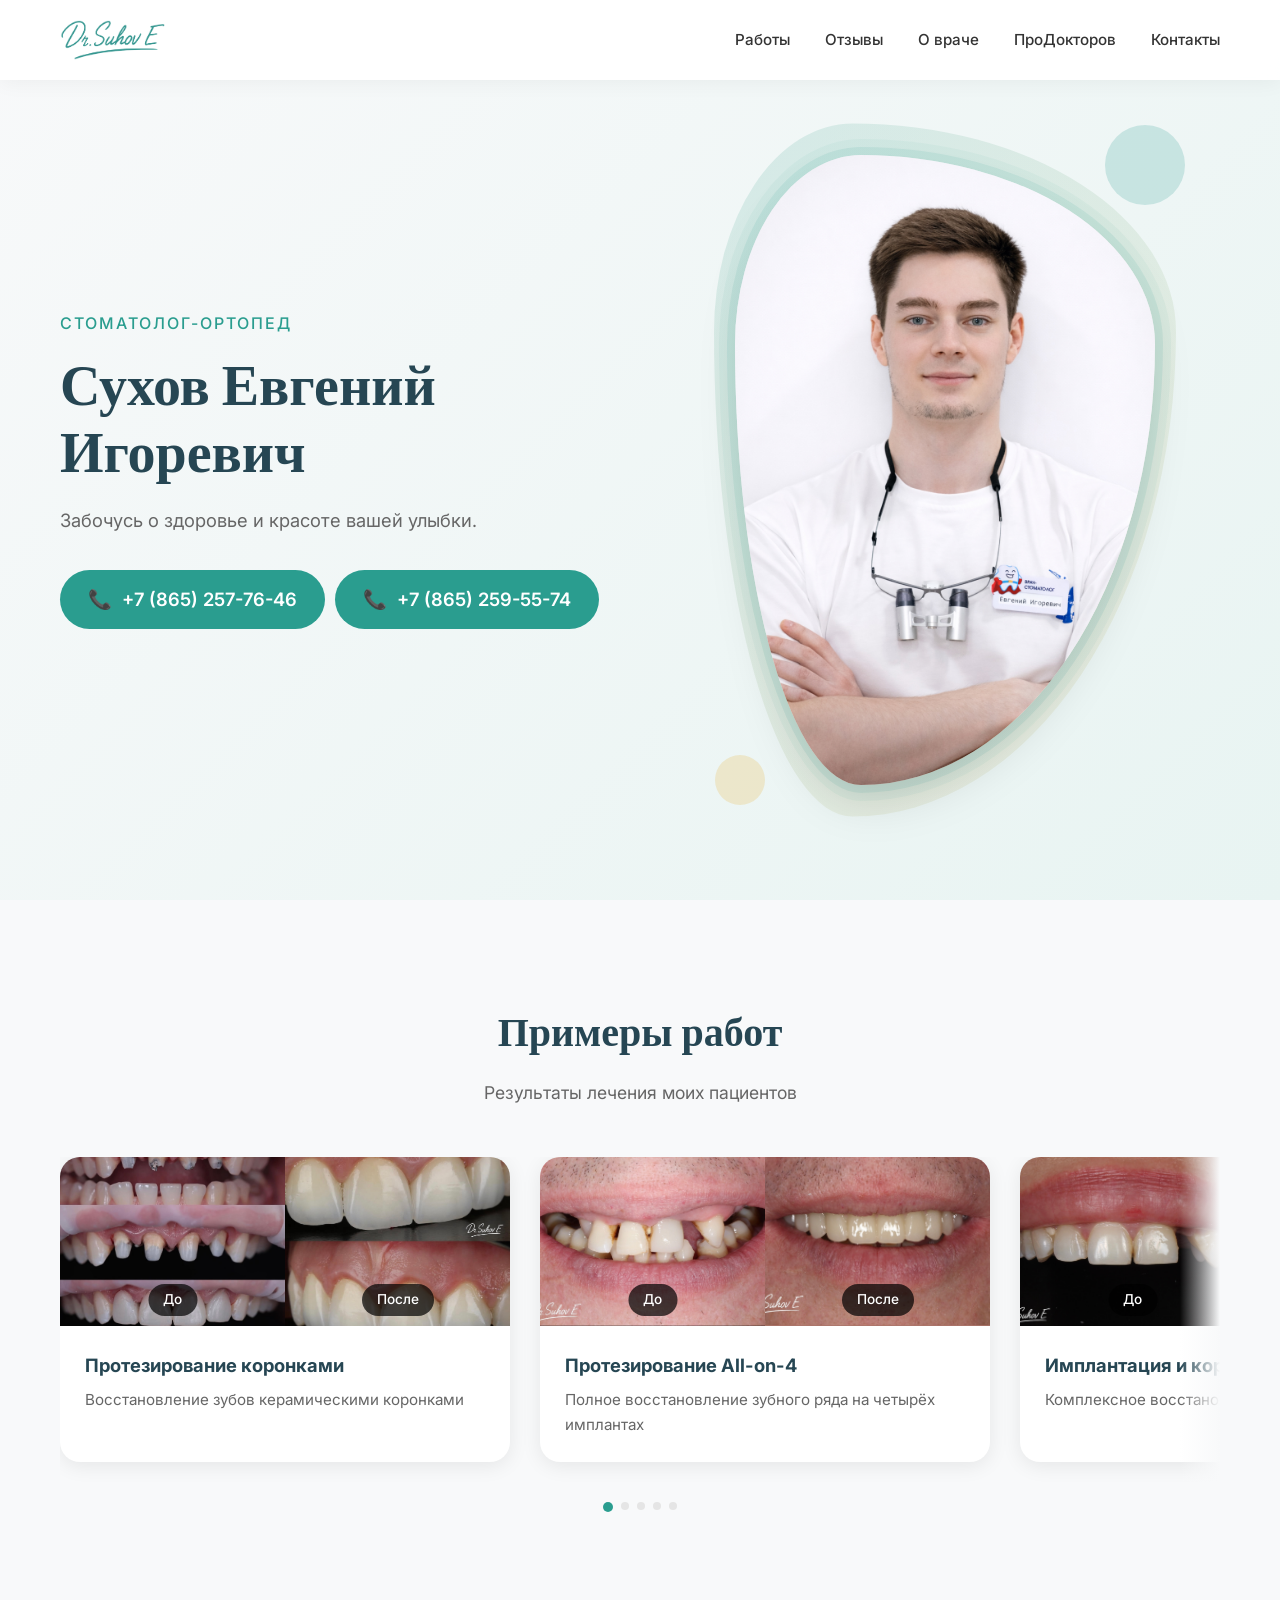
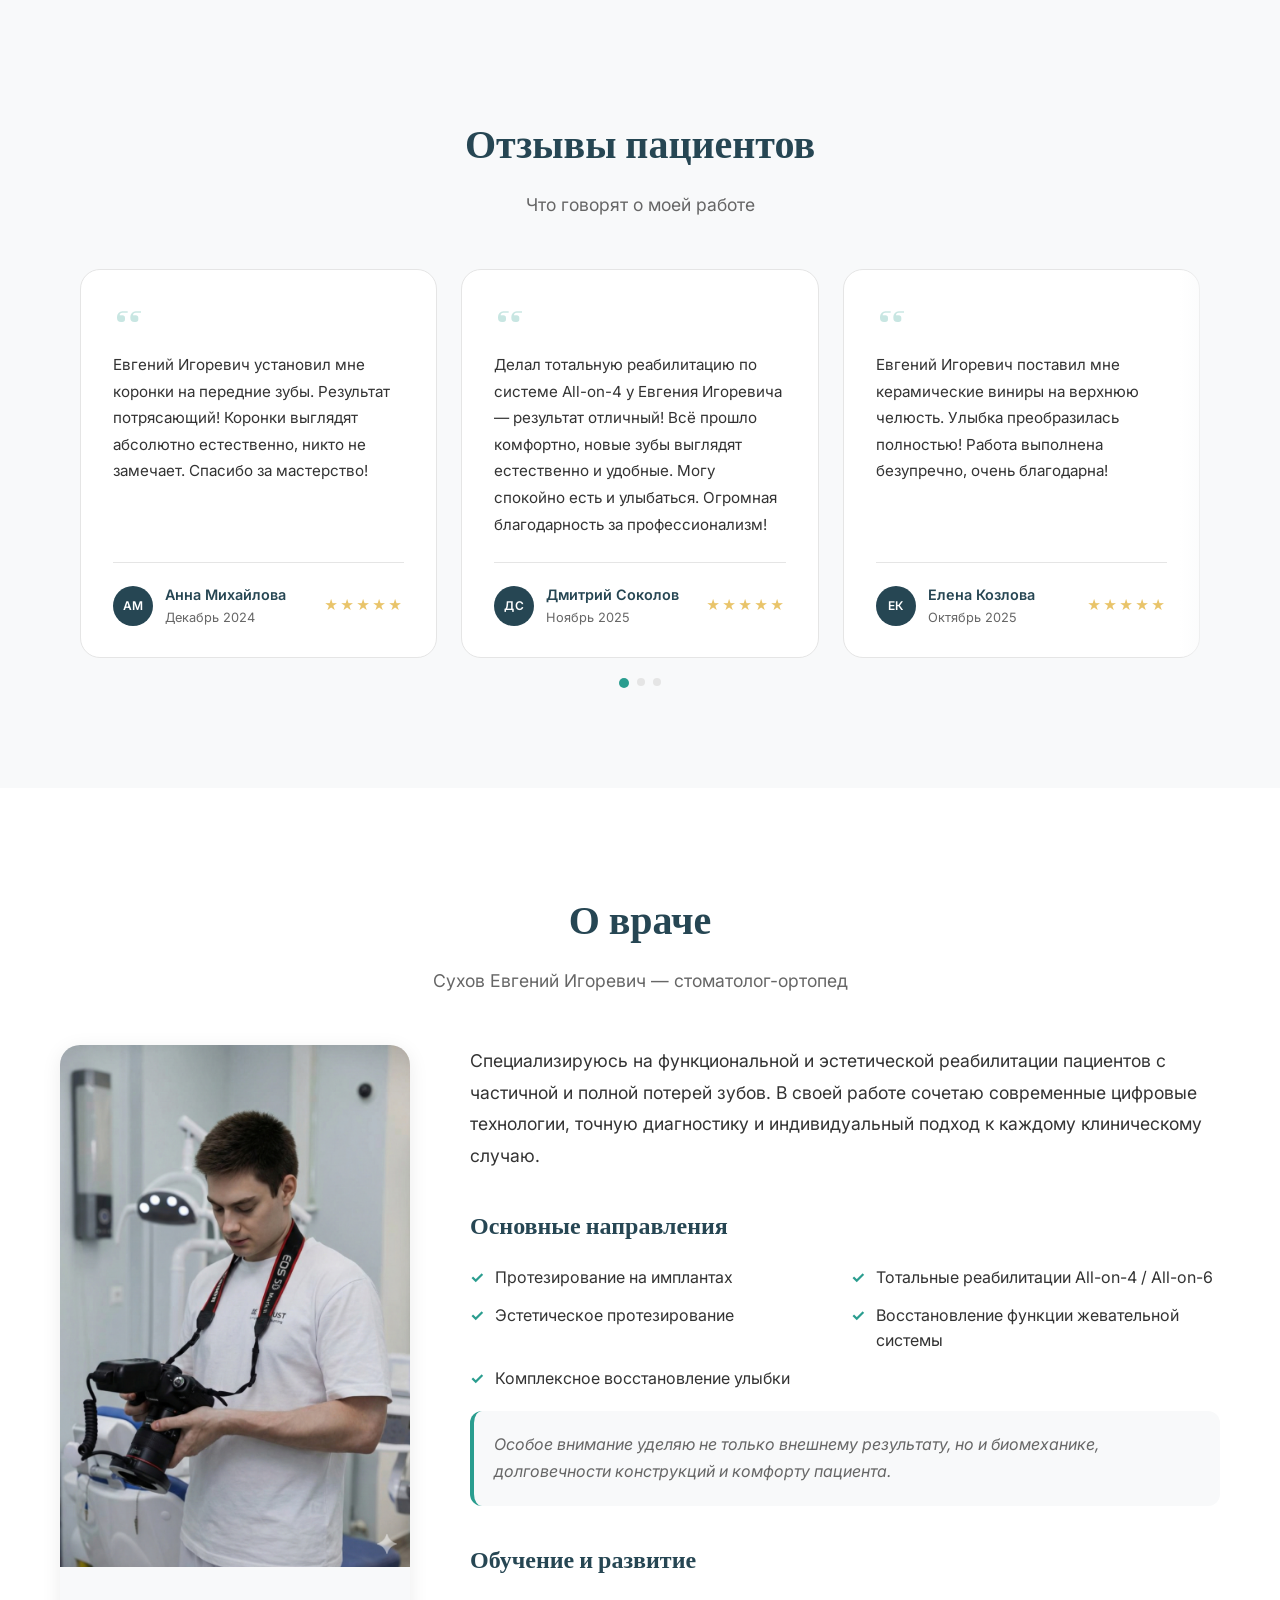
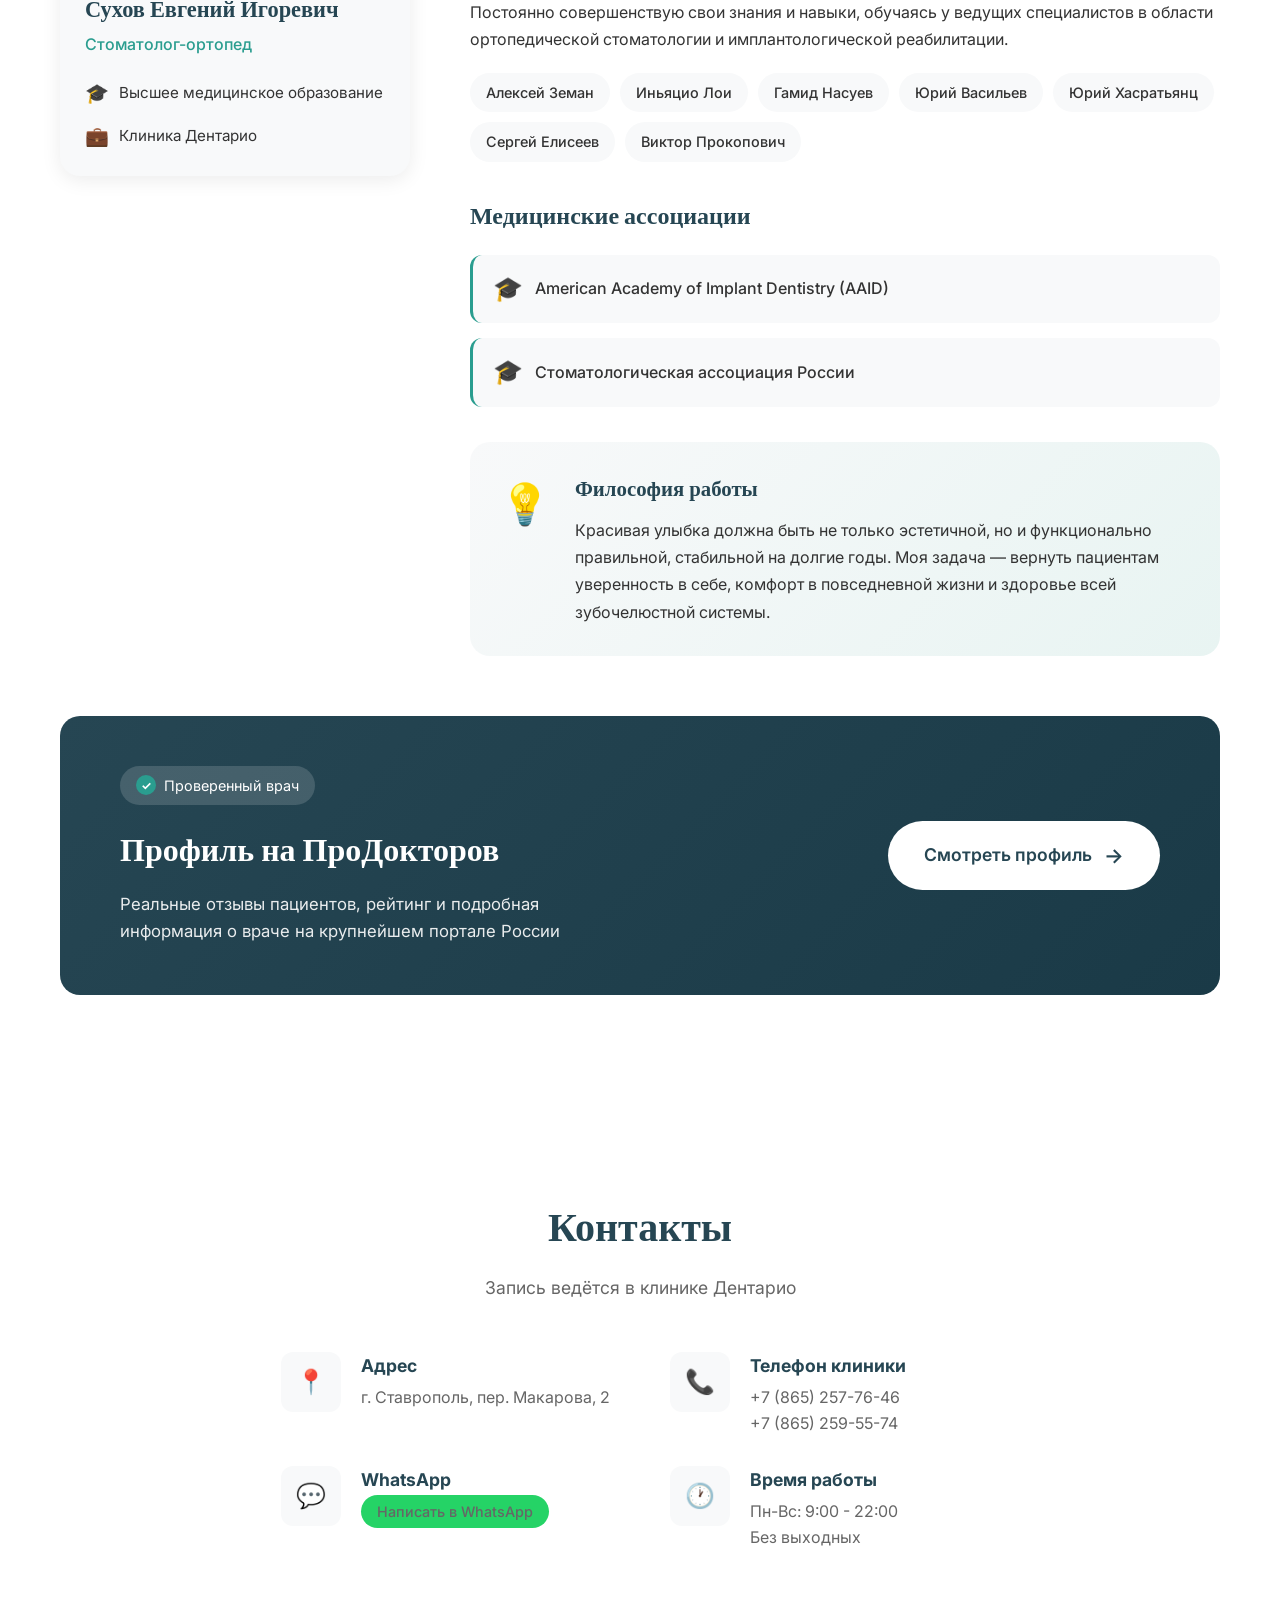
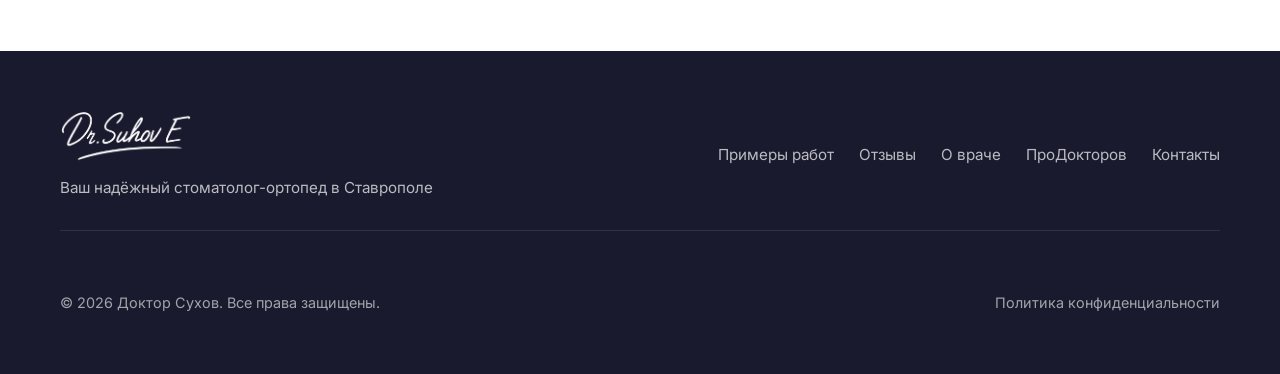
==== commit f3fad5e7: "delete logo clinic" ====
--- a/index.html
+++ b/index.html
@@ -3,8 +3,136 @@
 <head>
     <meta charset="UTF-8">
     <meta name="viewport" content="width=device-width, initial-scale=1.0">
-    <meta name="description" content="Сухов Евгений Игоревич — стоматолог-ортопед в Ставрополе. Коронки, виниры, протезирование на имплантах, All-on-4. Клиника Дентарио.">
-    <title>Доктор Сухов | Стоматолог</title>
+    <meta name="description" content="Сухов Евгений Игоревич — стоматолог-ортопед в Ставрополе. Коронки, виниры, протезирование на имплантах, имплантация, All-on-4, All-on-6. Клиника Дентарио. Запись по телефону.">
+    <meta name="robots" content="index, follow">
+    <meta name="author" content="Сухов Евгений Игоревич">
+    <meta name="theme-color" content="#2A9D8F">
+    <meta name="yandex-verification" content="9d19cdce91166df7" />
+    <title>Стоматолог-ортопед Сухов Е.И. в Ставрополе | Коронки, виниры, All-on-4</title>
+    <link rel="canonical" href="https://doctorsuhov.ru/">
+    <link rel="icon" href="/favicon.ico" sizes="any">
+    <link rel="icon" type="image/png" sizes="32x32" href="/images/favicon-32x32.png">
+    <link rel="icon" type="image/png" sizes="16x16" href="/images/favicon-16x16.png">
+    <link rel="apple-touch-icon" sizes="180x180" href="/images/apple-touch-icon.png">
+    <link rel="manifest" href="/site.webmanifest">
+    <!-- Open Graph -->
+    <meta property="og:type" content="website">
+    <meta property="og:locale" content="ru_RU">
+    <meta property="og:url" content="https://doctorsuhov.ru/">
+    <meta property="og:title" content="Стоматолог-ортопед Сухов Е.И. в Ставрополе | Коронки, виниры, All-on-4">
+    <meta property="og:description" content="Сухов Евгений Игоревич — стоматолог-ортопед в Ставрополе. Коронки, виниры, протезирование на имплантах, имплантация, All-on-4, All-on-6. Клиника Дентарио.">
+    <meta property="og:image" content="https://doctorsuhov.ru/images/doctor1.jpg">
+    <!-- Twitter Card -->
+    <meta name="twitter:card" content="summary_large_image">
+    <meta name="twitter:title" content="Стоматолог-ортопед Сухов Е.И. в Ставрополе | Коронки, виниры, All-on-4">
+    <meta name="twitter:description" content="Сухов Евгений Игоревич — стоматолог-ортопед в Ставрополе. Коронки, виниры, протезирование на имплантах, имплантация, All-on-4, All-on-6. Клиника Дентарио.">
+    <meta name="twitter:image" content="https://doctorsuhov.ru/images/doctor1.jpg">
+    <!-- JSON-LD Structured Data -->
+    <script type="application/ld+json">
+    {
+      "@context": "https://schema.org",
+      "@graph": [
+        {
+          "@type": "Dentist",
+          "name": "Стоматолог-ортопед Сухов Е.И.",
+          "description": "Стоматолог-ортопед в Ставрополе. Коронки, виниры, протезирование на имплантах, All-on-4, All-on-6.",
+          "url": "https://doctorsuhov.ru/",
+          "image": "https://doctorsuhov.ru/images/doctor1.jpg",
+          "telephone": ["+7 (865) 257-76-46", "+7 (865) 259-55-74"],
+          "priceRange": "$$",
+          "address": {
+            "@type": "PostalAddress",
+            "streetAddress": "пер. Макарова, 2",
+            "addressLocality": "Ставрополь",
+            "addressRegion": "Ставропольский край",
+            "addressCountry": "RU"
+          },
+          "geo": {
+            "@type": "GeoCoordinates",
+            "latitude": 45.0428,
+            "longitude": 41.9734
+          },
+          "openingHoursSpecification": {
+            "@type": "OpeningHoursSpecification",
+            "dayOfWeek": ["Monday", "Tuesday", "Wednesday", "Thursday", "Friday", "Saturday", "Sunday"],
+            "opens": "09:00",
+            "closes": "22:00"
+          },
+          "sameAs": ["https://prodoctorov.ru/stavropol/vrach/1296484-suhov/"],
+          "aggregateRating": {
+            "@type": "AggregateRating",
+            "ratingValue": "5.0",
+            "reviewCount": "7",
+            "bestRating": "5"
+          },
+          "review": [
+            {
+              "@type": "Review",
+              "author": {"@type": "Person", "name": "Анна Михайлова"},
+              "datePublished": "2024-12",
+              "reviewRating": {"@type": "Rating", "ratingValue": "5"},
+              "reviewBody": "Евгений Игоревич установил мне коронки на передние зубы. Результат потрясающий! Коронки выглядят абсолютно естественно, никто не замечает. Спасибо за мастерство!"
+            },
+            {
+              "@type": "Review",
+              "author": {"@type": "Person", "name": "Дмитрий Соколов"},
+              "datePublished": "2025-11",
+              "reviewRating": {"@type": "Rating", "ratingValue": "5"},
+              "reviewBody": "Делал тотальную реабилитацию по системе All-on-4 у Евгения Игоревича — результат отличный! Всё прошло комфортно, новые зубы выглядят естественно и удобные."
+            },
+            {
+              "@type": "Review",
+              "author": {"@type": "Person", "name": "Елена Козлова"},
+              "datePublished": "2025-10",
+              "reviewRating": {"@type": "Rating", "ratingValue": "5"},
+              "reviewBody": "Евгений Игоревич поставил мне керамические виниры на верхнюю челюсть. Улыбка преобразилась полностью! Работа выполнена безупречно, очень благодарна!"
+            },
+            {
+              "@type": "Review",
+              "author": {"@type": "Person", "name": "Павел Волков"},
+              "datePublished": "2025-09",
+              "reviewRating": {"@type": "Rating", "ratingValue": "5"},
+              "reviewBody": "Установил имплант и коронку у Евгения Игоревича. Процесс прошёл без осложнений, всё зажило отлично. Результат превосходный — как свой родной зуб!"
+            },
+            {
+              "@type": "Review",
+              "author": {"@type": "Person", "name": "Ольга Новикова"},
+              "datePublished": "2024-07",
+              "reviewRating": {"@type": "Rating", "ratingValue": "5"},
+              "reviewBody": "Обратилась к Евгению Игоревичу за протезированием — боялась, но врач сразу успокоил и всё подробно объяснил. Коронка встала идеально, зуб выглядит как настоящий."
+            },
+            {
+              "@type": "Review",
+              "author": {"@type": "Person", "name": "Александр Громов"},
+              "datePublished": "2024-03",
+              "reviewRating": {"@type": "Rating", "ratingValue": "5"},
+              "reviewBody": "Евгений Игоревич — настоящий профессионал. Сделал мне мост на нижней челюсти, всё прошло аккуратно и безболезненно. Уже несколько месяцев никаких проблем — рекомендую всем!"
+            },
+            {
+              "@type": "Review",
+              "author": {"@type": "Person", "name": "Татьяна Лебедева"},
+              "datePublished": "2026-02",
+              "reviewRating": {"@type": "Rating", "ratingValue": "5"},
+              "reviewBody": "Прошла комплексную реабилитацию с имплантами и коронками у Евгения Игоревича. Весь процесс прошёл чётко и без стресса. Результат радует каждый день."
+            }
+          ]
+        },
+        {
+          "@type": "Person",
+          "name": "Сухов Евгений Игоревич",
+          "jobTitle": "Стоматолог-ортопед",
+          "worksFor": {
+            "@type": "Dentist",
+            "name": "Клиника Дентарио"
+          },
+          "memberOf": [
+            {"@type": "Organization", "name": "American Academy of Implant Dentistry (AAID)"},
+            {"@type": "Organization", "name": "Стоматологическая ассоциация России"}
+          ]
+        }
+      ]
+    }
+    </script>
     <link rel="stylesheet" href="styles.css">
     <link rel="preconnect" href="https://fonts.googleapis.com">
     <link rel="preconnect" href="https://fonts.gstatic.com" crossorigin>
@@ -15,7 +143,7 @@
     <header class="header" id="header">
         <div class="container">
             <a href="#" class="logo"><img src="images/tag1.png" alt="Др. Сухов" class="logo-img"></a>
-            <nav class="nav">
+            <nav class="nav" aria-label="Основная навигация">
                 <ul class="nav-list">
                     <li><a href="#works">Работы</a></li>
                     <li><a href="#reviews">Отзывы</a></li>
@@ -53,7 +181,6 @@
                     Забочусь о здоровье и красоте вашей улыбки.
                 </p>
                 <div class="hero-clinic-block">
-                    <img src="images/logo_clinic.webp" alt="Клиника Дентарио" class="clinic-logo-img">
                     <div class="clinic-phones">
                         <a href="tel:+78652577646" class="clinic-phone-btn">
                             <span class="phone-icon">📞</span>
@@ -86,11 +213,11 @@
                 <div class="work-card">
                     <div class="work-comparison">
                         <div class="work-before">
-                            <img src="images/before1.jpg" alt="До лечения">
-                            <span class="work-label">До</span>
-                        </div>
-                        <div class="work-after">
-                            <img src="images/after1.jpg" alt="После лечения">
+                            <img loading="lazy" src="images/before1.jpg" alt="До лечения">
+                            <span class="work-label">До</span>
+                        </div>
+                        <div class="work-after">
+                            <img loading="lazy" src="images/after1.jpg" alt="После лечения">
                             <span class="work-label">После</span>
                         </div>
                     </div>
@@ -103,11 +230,11 @@
                 <div class="work-card">
                     <div class="work-comparison">
                         <div class="work-before">
-                            <img src="images/before2.png" alt="До лечения">
-                            <span class="work-label">До</span>
-                        </div>
-                        <div class="work-after">
-                            <img src="images/after2.png" alt="После лечения">
+                            <img loading="lazy" src="images/before2.png" alt="До лечения">
+                            <span class="work-label">До</span>
+                        </div>
+                        <div class="work-after">
+                            <img loading="lazy" src="images/after2.png" alt="После лечения">
                             <span class="work-label">После</span>
                         </div>
                     </div>
@@ -120,11 +247,11 @@
                 <div class="work-card">
                     <div class="work-comparison">
                         <div class="work-before">
-                            <img src="images/before3.jpg" alt="До лечения">
-                            <span class="work-label">До</span>
-                        </div>
-                        <div class="work-after">
-                            <img src="images/after3.jpg" alt="После лечения">
+                            <img loading="lazy" src="images/before3.jpg" alt="До лечения">
+                            <span class="work-label">До</span>
+                        </div>
+                        <div class="work-after">
+                            <img loading="lazy" src="images/after3.jpg" alt="После лечения">
                             <span class="work-label">После</span>
                         </div>
                     </div>
@@ -137,11 +264,11 @@
                 <div class="work-card">
                     <div class="work-comparison">
                         <div class="work-before">
-                            <img src="images/before4.jpg" alt="До лечения">
-                            <span class="work-label">До</span>
-                        </div>
-                        <div class="work-after">
-                            <img src="images/after4.jpg" alt="После лечения">
+                            <img loading="lazy" src="images/before4.jpg" alt="До лечения">
+                            <span class="work-label">До</span>
+                        </div>
+                        <div class="work-after">
+                            <img loading="lazy" src="images/after4.jpg" alt="После лечения">
                             <span class="work-label">После</span>
                         </div>
                     </div>
@@ -154,11 +281,11 @@
                 <div class="work-card">
                     <div class="work-comparison">
                         <div class="work-before">
-                            <img src="images/before5.jpg" alt="До лечения">
-                            <span class="work-label">До</span>
-                        </div>
-                        <div class="work-after">
-                            <img src="images/after5.jpg" alt="После лечения">
+                            <img loading="lazy" src="images/before5.jpg" alt="До лечения">
+                            <span class="work-label">До</span>
+                        </div>
+                        <div class="work-after">
+                            <img loading="lazy" src="images/after5.jpg" alt="После лечения">
                             <span class="work-label">После</span>
                         </div>
                     </div>
@@ -171,11 +298,11 @@
                 <div class="work-card">
                     <div class="work-comparison">
                         <div class="work-before">
-                            <img src="images/before6.jpg" alt="До лечения">
-                            <span class="work-label">До</span>
-                        </div>
-                        <div class="work-after">
-                            <img src="images/after6.jpg" alt="После лечения">
+                            <img loading="lazy" src="images/before6.jpg" alt="До лечения">
+                            <span class="work-label">До</span>
+                        </div>
+                        <div class="work-after">
+                            <img loading="lazy" src="images/after6.jpg" alt="После лечения">
                             <span class="work-label">После</span>
                         </div>
                     </div>
@@ -188,15 +315,15 @@
                 <div class="work-card work-card-special">
                     <div class="work-comparison work-comparison-special">
                         <div class="work-before">
-                            <img src="images/before7.jpg" alt="До лечения">
-                            <span class="work-label">До</span>
-                        </div>
-                        <div class="work-after">
-                            <img src="images/after7.jpg" alt="После лечения">
-                            <span class="work-label">После</span>
-                        </div>
-                        <div class="work-after">
-                            <img src="images/after7_1.jpg" alt="После лечения">
+                            <img loading="lazy" src="images/before7.jpg" alt="До лечения">
+                            <span class="work-label">До</span>
+                        </div>
+                        <div class="work-after">
+                            <img loading="lazy" src="images/after7.jpg" alt="После лечения">
+                            <span class="work-label">После</span>
+                        </div>
+                        <div class="work-after">
+                            <img loading="lazy" src="images/after7_1.jpg" alt="После лечения">
                             <span class="work-label">После</span>
                         </div>
                     </div>
@@ -209,11 +336,11 @@
                 <div class="work-card">
                     <div class="work-comparison">
                         <div class="work-before">
-                            <img src="images/before8.png" alt="До лечения">
-                            <span class="work-label">До</span>
-                        </div>
-                        <div class="work-after">
-                            <img src="images/after8.jpg" alt="После лечения">
+                            <img loading="lazy" src="images/before8.png" alt="До лечения">
+                            <span class="work-label">До</span>
+                        </div>
+                        <div class="work-after">
+                            <img loading="lazy" src="images/after8.jpg" alt="После лечения">
                             <span class="work-label">После</span>
                         </div>
                     </div>
@@ -226,11 +353,11 @@
                 <div class="work-card">
                     <div class="work-comparison">
                         <div class="work-before">
-                            <img src="images/before9.jpg" alt="До лечения">
-                            <span class="work-label">До</span>
-                        </div>
-                        <div class="work-after">
-                            <img src="images/after9.jpg" alt="После лечения">
+                            <img loading="lazy" src="images/before9.jpg" alt="До лечения">
+                            <span class="work-label">До</span>
+                        </div>
+                        <div class="work-after">
+                            <img loading="lazy" src="images/after9.jpg" alt="После лечения">
                             <span class="work-label">После</span>
                         </div>
                     </div>
@@ -243,11 +370,11 @@
                 <div class="work-card">
                     <div class="work-comparison">
                         <div class="work-before">
-                            <img src="images/before10.jpg" alt="До лечения">
-                            <span class="work-label">До</span>
-                        </div>
-                        <div class="work-after">
-                            <img src="images/after10.jpg" alt="После лечения">
+                            <img loading="lazy" src="images/before10.jpg" alt="До лечения">
+                            <span class="work-label">До</span>
+                        </div>
+                        <div class="work-after">
+                            <img loading="lazy" src="images/after10.jpg" alt="После лечения">
                             <span class="work-label">После</span>
                         </div>
                     </div>
@@ -431,7 +558,7 @@
                 <div class="doctor-sidebar">
                     <div class="doctor-card">
                         <div class="doctor-card-image">
-                            <img src="images/doctor2.png" alt="Сухов Евгений Игоревич">
+                            <img loading="lazy" src="images/doctor2.png" alt="Сухов Евгений Игоревич">
                         </div>
                         <div class="doctor-card-info">
                             <h3>Сухов Евгений Игоревич</h3>
@@ -523,7 +650,7 @@
             </div>
 
             <!-- ProDoctors Banner -->
-            <div class="prodoctorov-banner">
+            <div class="prodoctorov-banner" id="prodoctorov">
                 <div class="prodoctorov-left">
                     <div class="prodoctorov-badge">
                         <span class="badge-icon">✓</span>
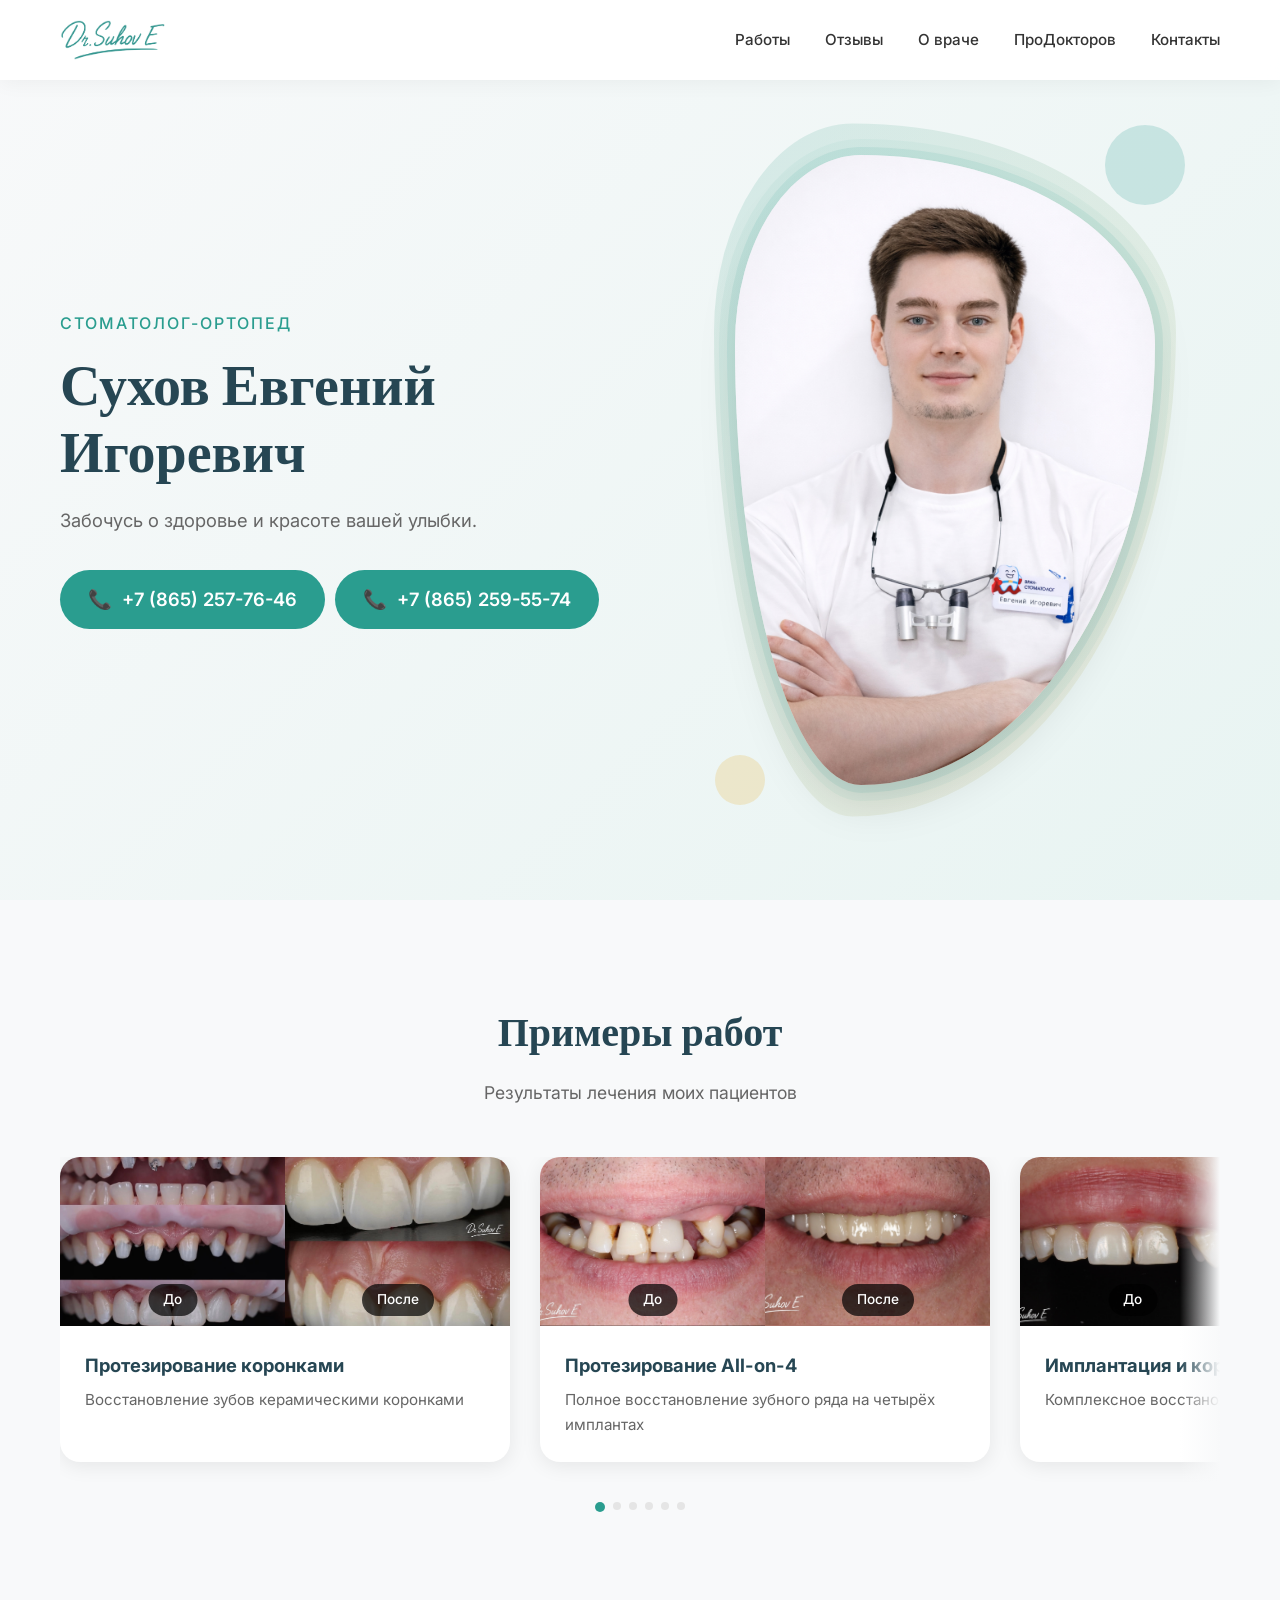
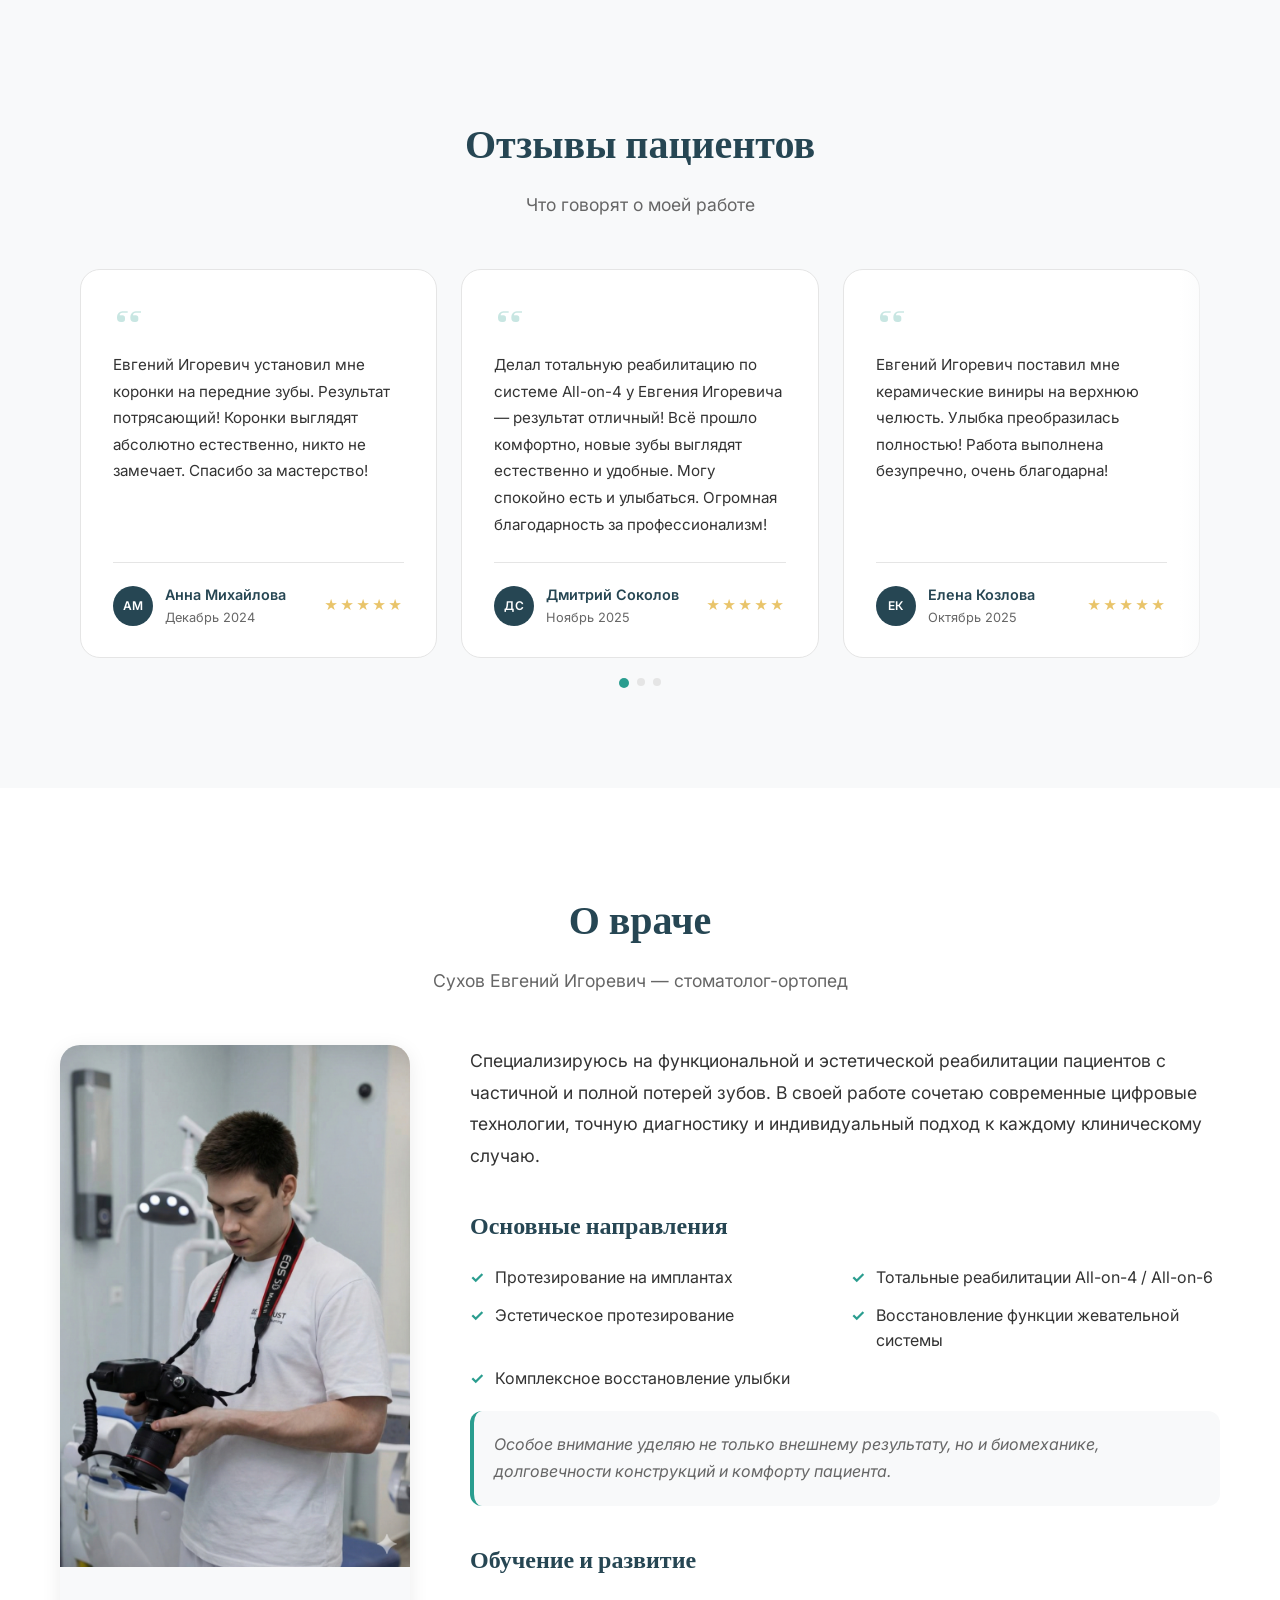
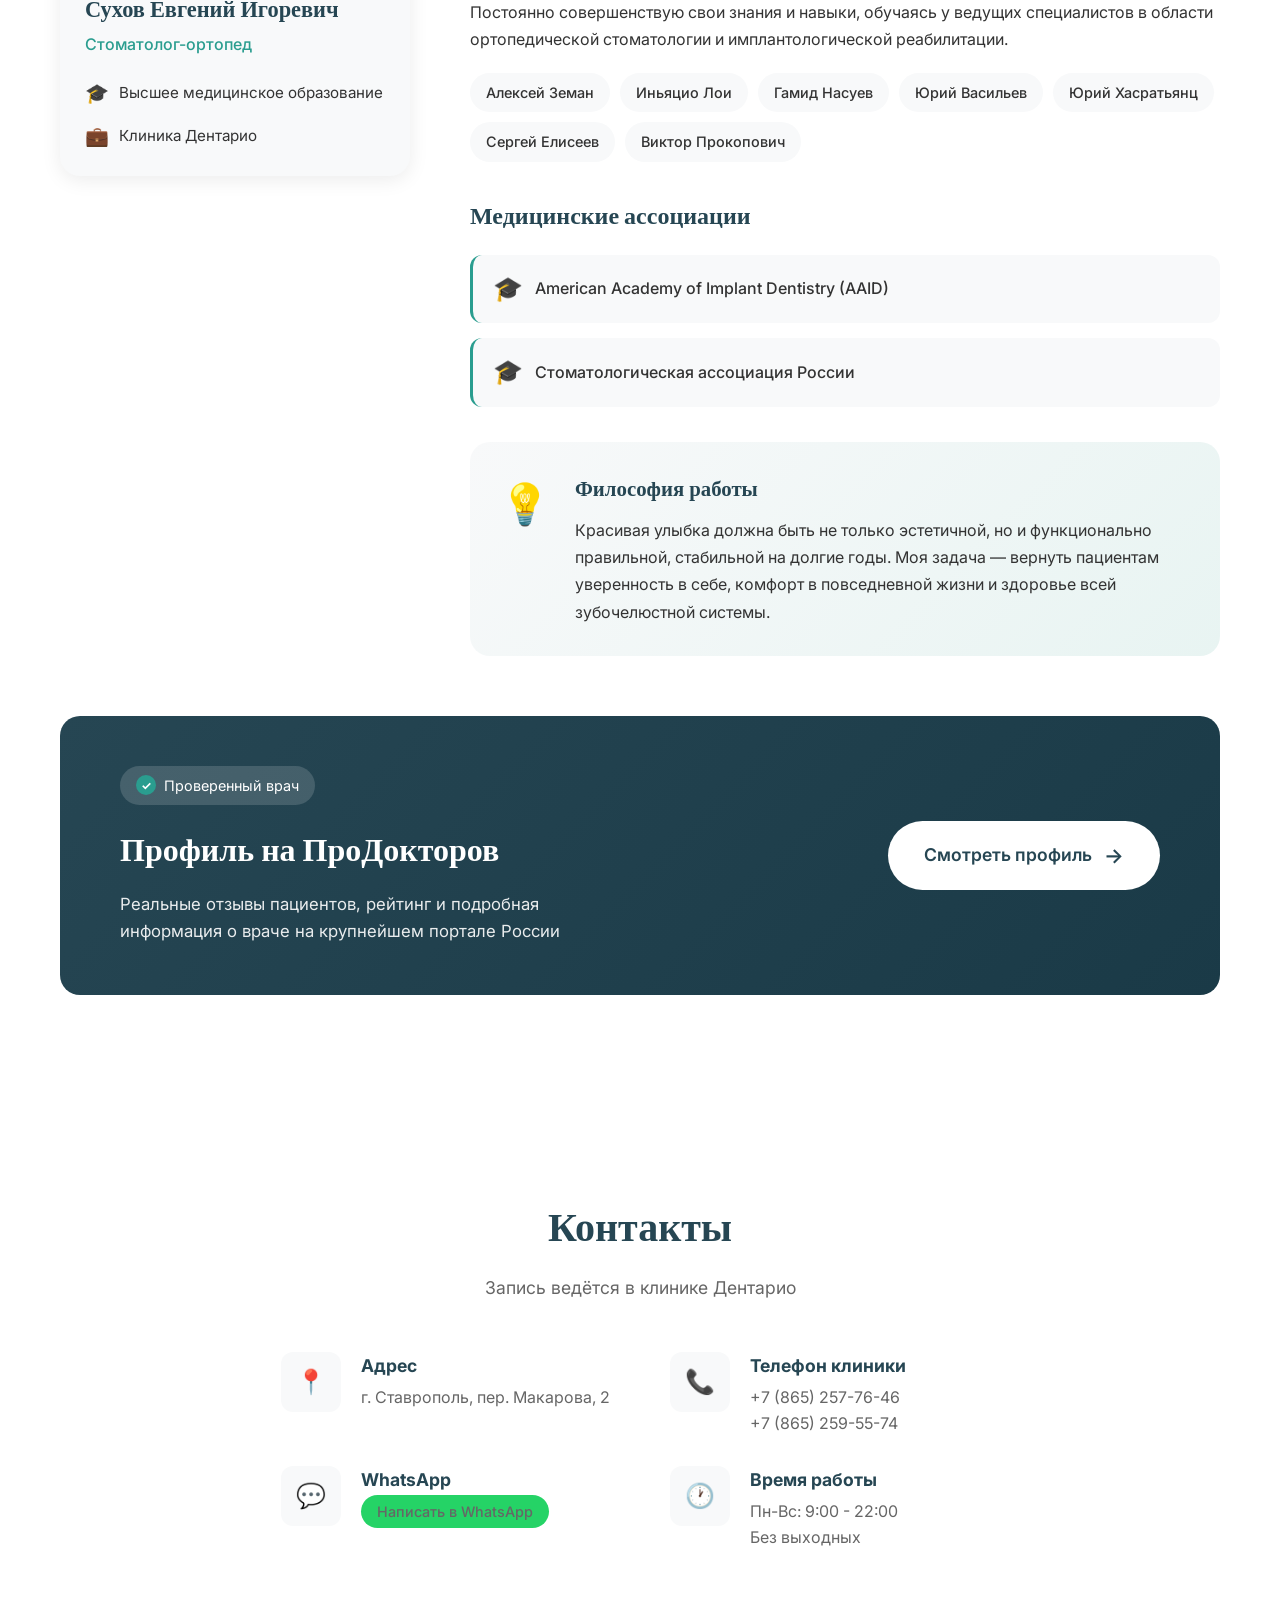
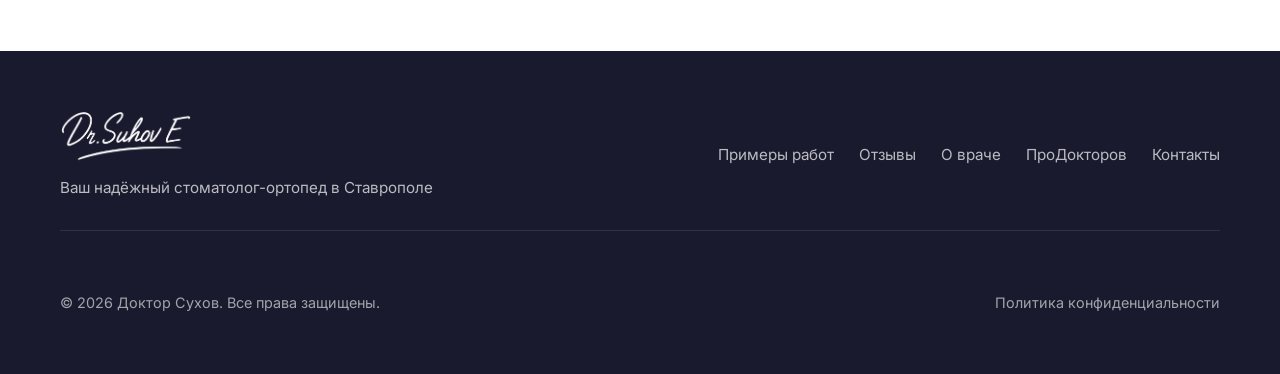
==== commit ea00a42b: "add works 11 and 12 with compressed images Co-Authored-By: Claude Opus 4.6 <noreply@anthropic.com>" ====
--- a/index.html
+++ b/index.html
@@ -383,6 +383,40 @@
                         <p>Полное восстановление зубного ряда на шести имплантах</p>
                     </div>
                 </div>
+
+                <div class="work-card">
+                    <div class="work-comparison">
+                        <div class="work-before">
+                            <img loading="lazy" src="images/before11.jpg" alt="До лечения">
+                            <span class="work-label">До</span>
+                        </div>
+                        <div class="work-after">
+                            <img loading="lazy" src="images/after11.jpg" alt="После лечения">
+                            <span class="work-label">После</span>
+                        </div>
+                    </div>
+                    <div class="work-info">
+                        <h3>Протезирование на импланте</h3>
+                        <p>Восстановление переднего зуба коронкой на импланте</p>
+                    </div>
+                </div>
+
+                <div class="work-card">
+                    <div class="work-comparison">
+                        <div class="work-before">
+                            <img loading="lazy" src="images/before12.jpg" alt="До лечения">
+                            <span class="work-label">До</span>
+                        </div>
+                        <div class="work-after">
+                            <img loading="lazy" src="images/after12.jpg" alt="После лечения">
+                            <span class="work-label">После</span>
+                        </div>
+                    </div>
+                    <div class="work-info">
+                        <h3>Протезирование на имплантах</h3>
+                        <p>Восстановление жевательного отдела</p>
+                    </div>
+                </div>
             </div>
             </div>
             <div class="slider-dots works-dots"></div>
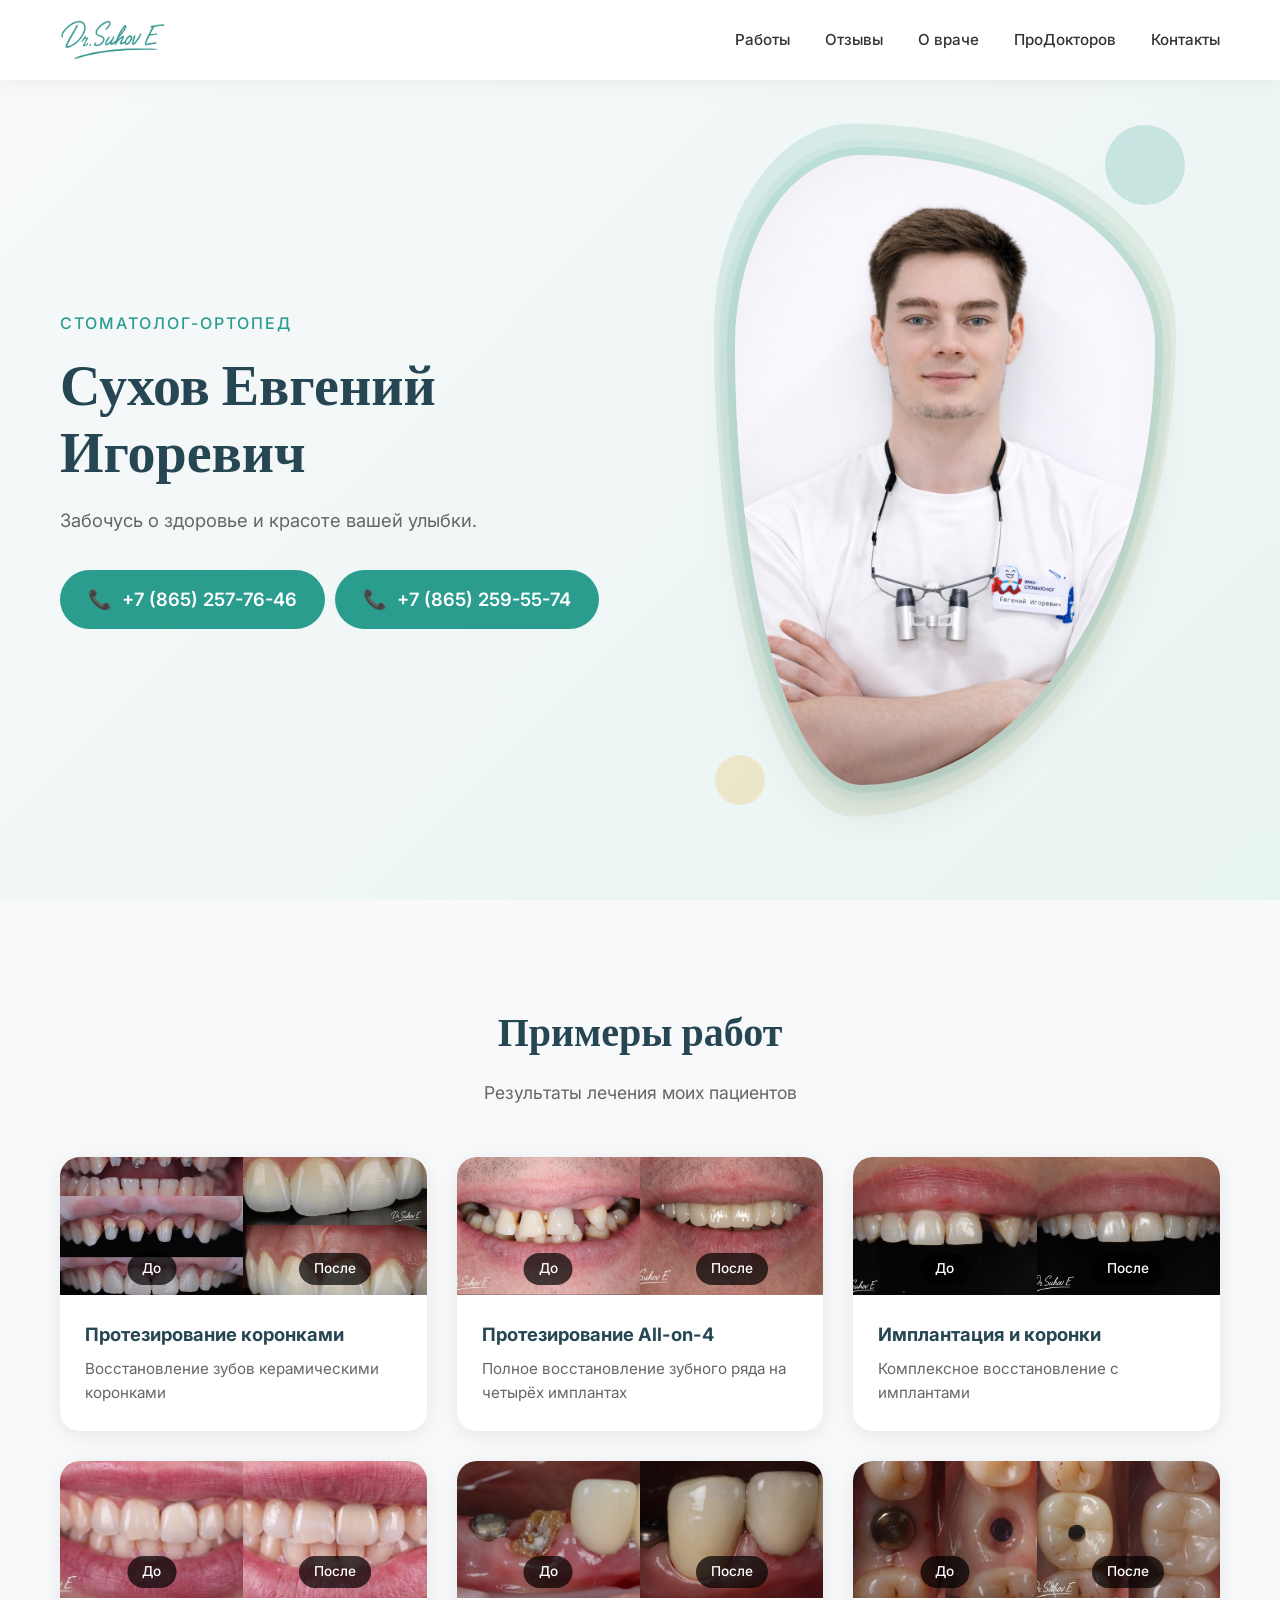
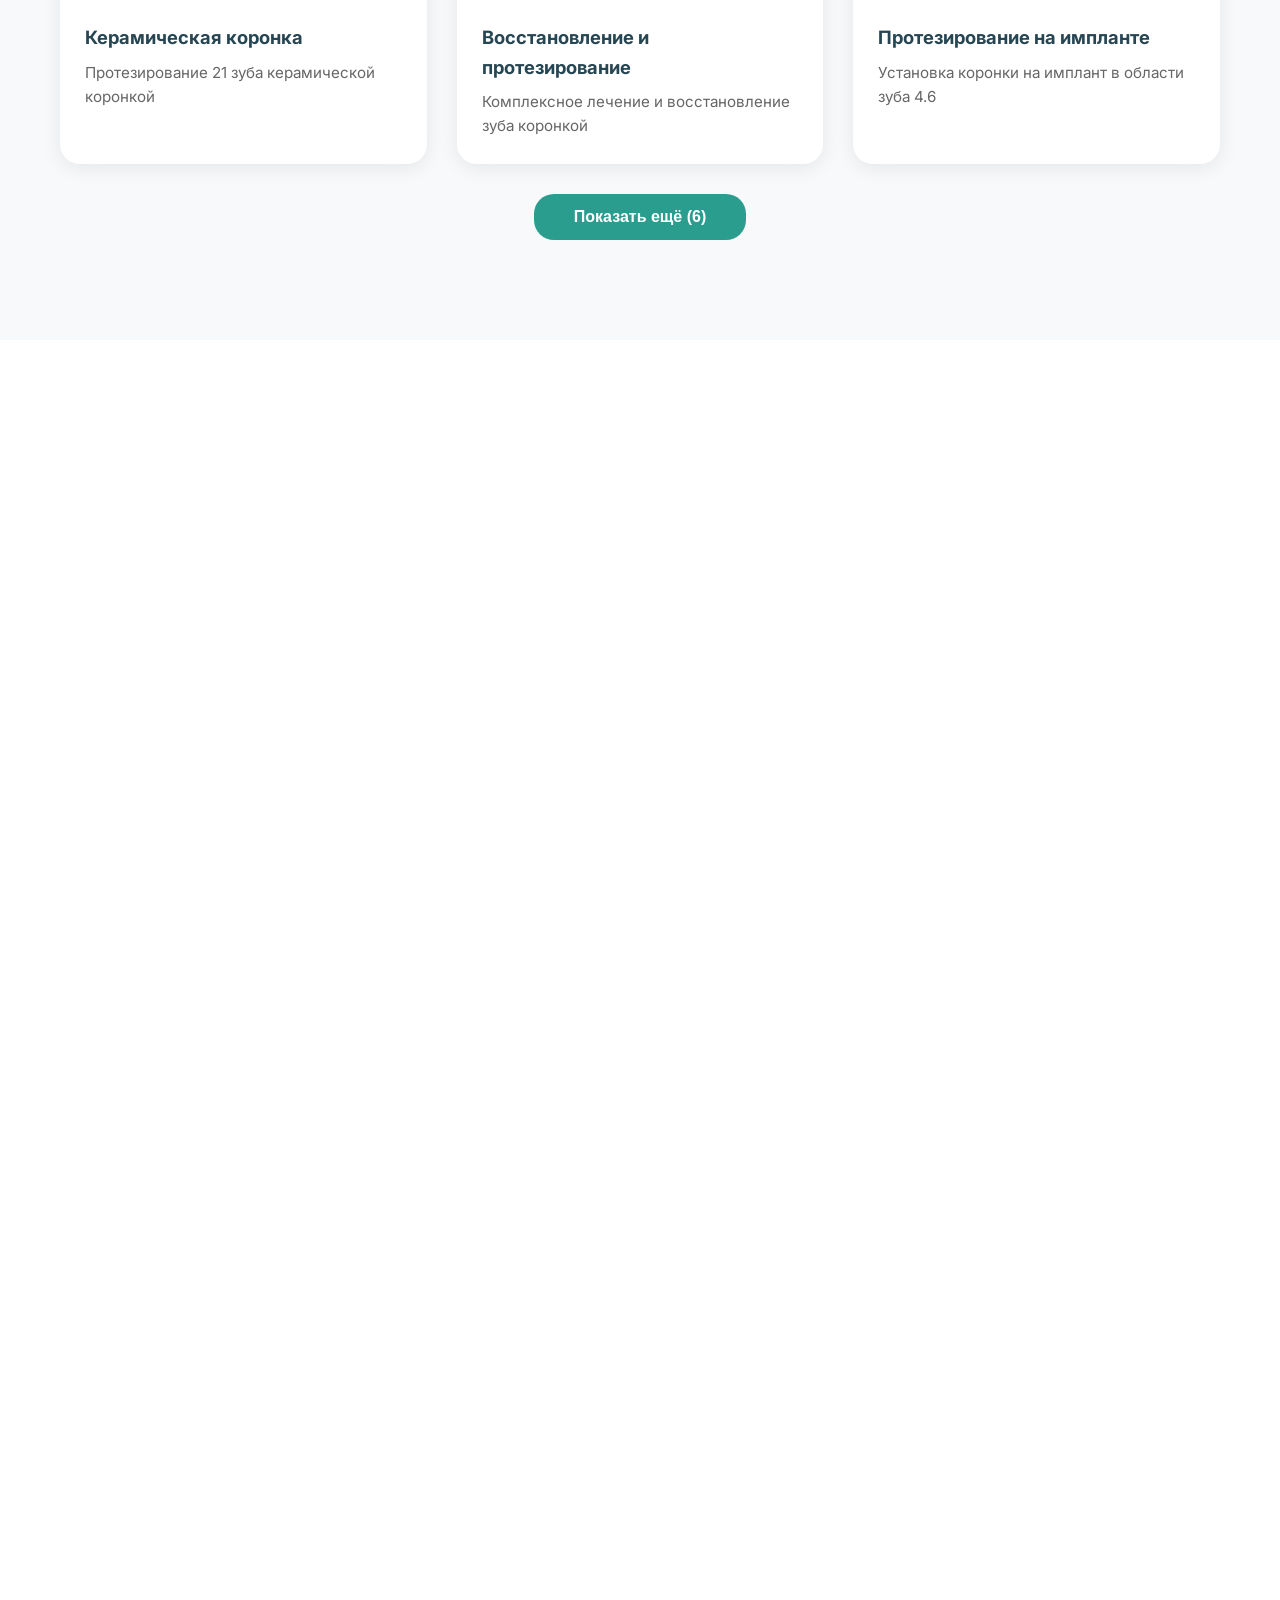
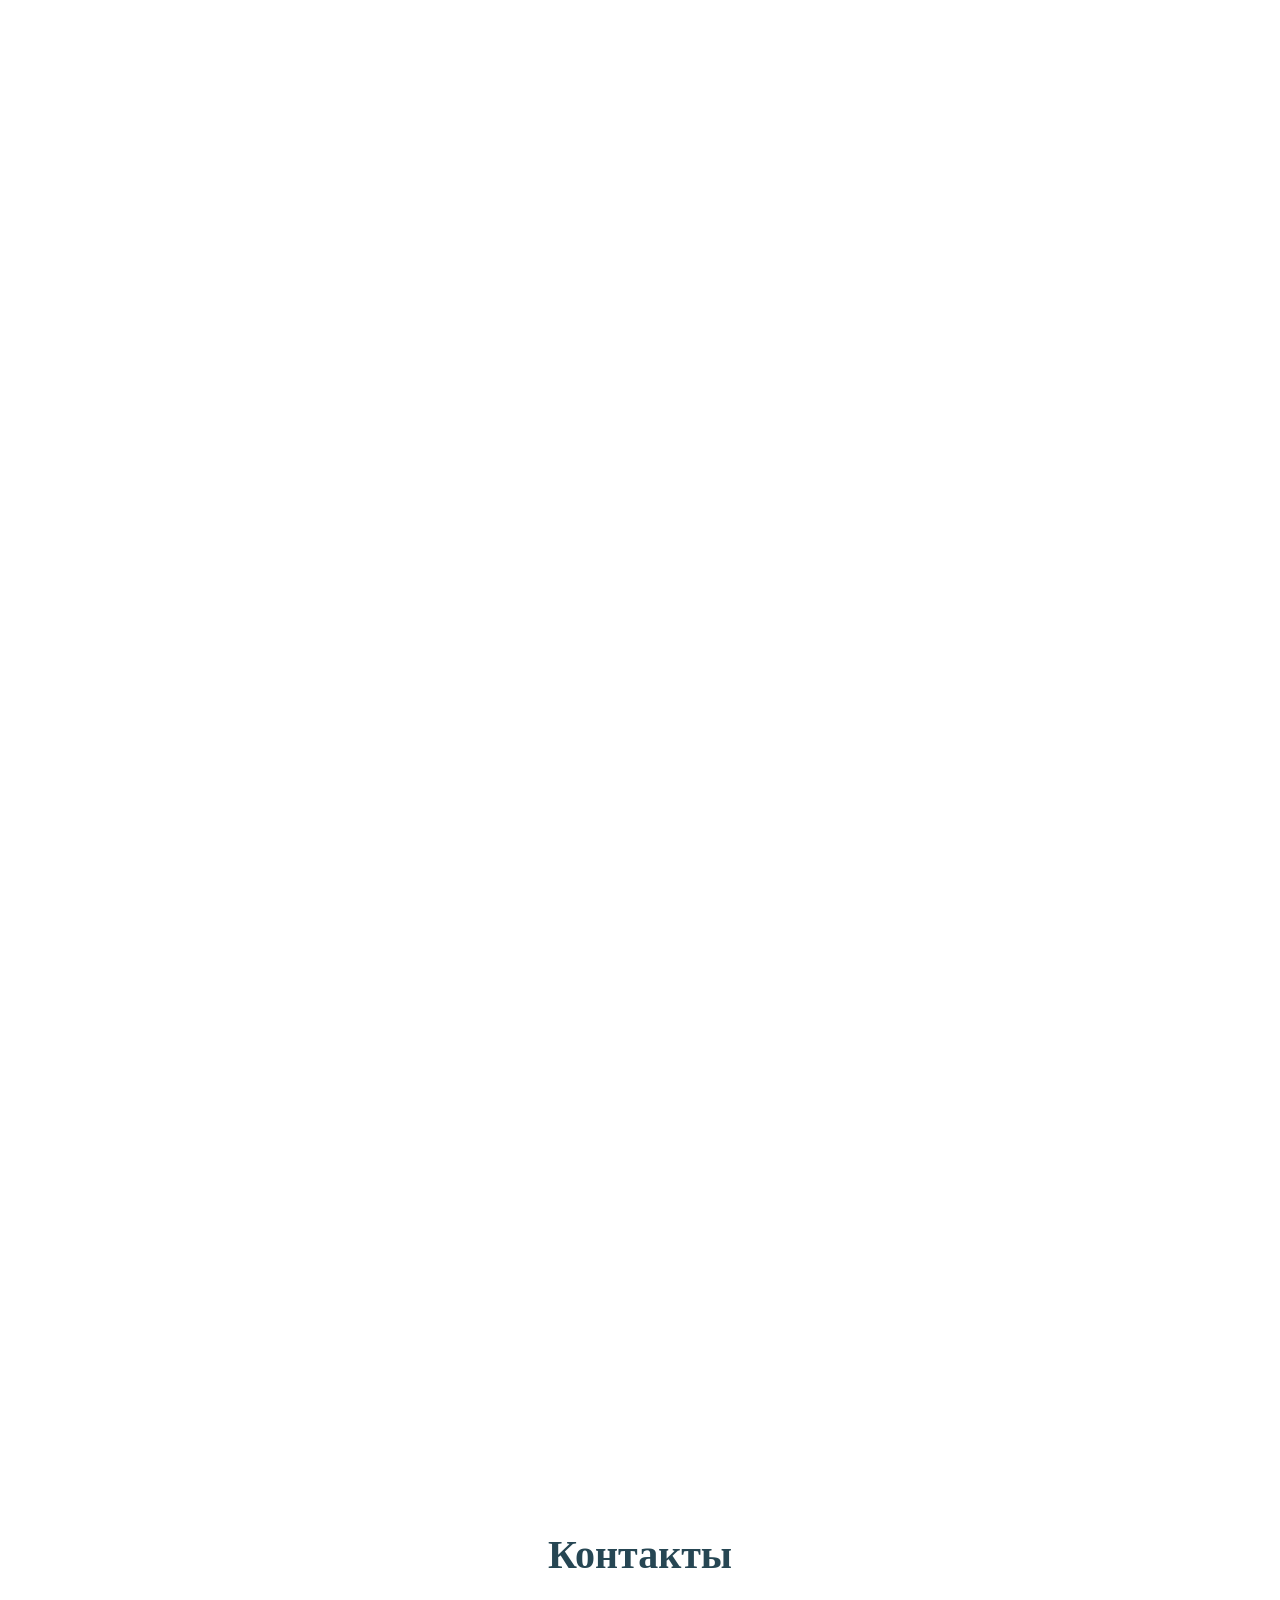
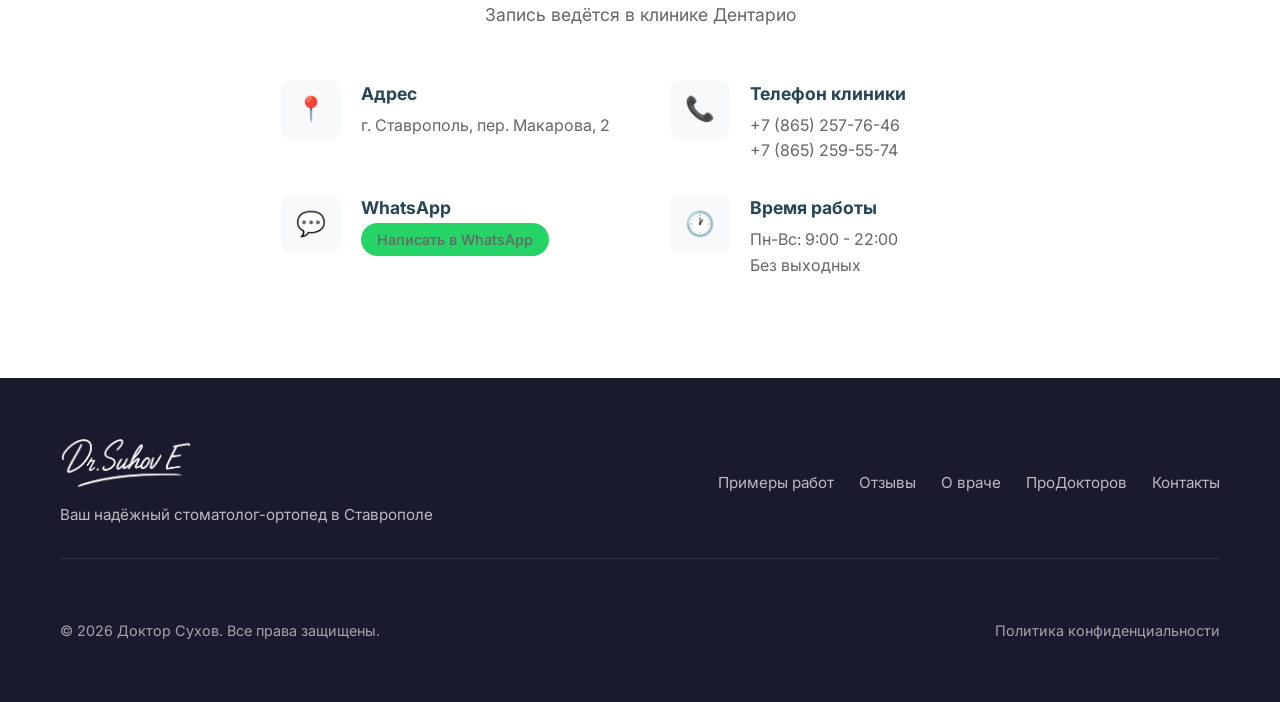
==== commit e63ecef9: "switch works section from slider to grid with show more button Co-Authored-By: Claude Opus 4.6 <nore" ====
--- a/index.html
+++ b/index.html
@@ -208,7 +208,6 @@
             <h2 class="section-title">Примеры работ</h2>
             <p class="section-subtitle">Результаты лечения моих пациентов</p>
             
-            <div class="slider-wrapper scroll-start">
             <div class="works-grid">
                 <div class="work-card">
                     <div class="work-comparison">
@@ -312,7 +311,7 @@
                     </div>
                 </div>
 
-                <div class="work-card work-card-special">
+                <div class="work-card work-card-special hidden">
                     <div class="work-comparison work-comparison-special">
                         <div class="work-before">
                             <img loading="lazy" src="images/before7.jpg" alt="До лечения">
@@ -333,7 +332,7 @@
                     </div>
                 </div>
 
-                <div class="work-card">
+                <div class="work-card hidden">
                     <div class="work-comparison">
                         <div class="work-before">
                             <img loading="lazy" src="images/before8.png" alt="До лечения">
@@ -350,7 +349,7 @@
                     </div>
                 </div>
 
-                <div class="work-card">
+                <div class="work-card hidden">
                     <div class="work-comparison">
                         <div class="work-before">
                             <img loading="lazy" src="images/before9.jpg" alt="До лечения">
@@ -367,7 +366,7 @@
                     </div>
                 </div>
 
-                <div class="work-card">
+                <div class="work-card hidden">
                     <div class="work-comparison">
                         <div class="work-before">
                             <img loading="lazy" src="images/before10.jpg" alt="До лечения">
@@ -384,7 +383,7 @@
                     </div>
                 </div>
 
-                <div class="work-card">
+                <div class="work-card hidden">
                     <div class="work-comparison">
                         <div class="work-before">
                             <img loading="lazy" src="images/before11.jpg" alt="До лечения">
@@ -401,7 +400,7 @@
                     </div>
                 </div>
 
-                <div class="work-card">
+                <div class="work-card hidden">
                     <div class="work-comparison">
                         <div class="work-before">
                             <img loading="lazy" src="images/before12.jpg" alt="До лечения">
@@ -418,8 +417,7 @@
                     </div>
                 </div>
             </div>
-            </div>
-            <div class="slider-dots works-dots"></div>
+            <button class="show-more-btn" onclick="toggleWorks()">Показать ещё (6)</button>
         </div>
     </section>
 
--- a/styles.css
+++ b/styles.css
@@ -54,14 +54,12 @@
 }
 
 /* ===== Shared Scrollbar ===== */
-.works-grid,
 .reviews-slider,
 .lightbox-content,
 .lightbox-after-container {
     scrollbar-width: thin;
 }
 
-.works-grid::-webkit-scrollbar,
 .reviews-slider::-webkit-scrollbar,
 .lightbox-content::-webkit-scrollbar {
     height: 8px;
@@ -75,7 +73,6 @@
     width: 8px;
 }
 
-.works-grid::-webkit-scrollbar-track,
 .reviews-slider::-webkit-scrollbar-track {
     background: var(--bg-light);
     border-radius: 10px;
@@ -90,16 +87,11 @@
     border-radius: 3px;
 }
 
-.works-grid::-webkit-scrollbar-thumb,
 .reviews-slider::-webkit-scrollbar-thumb,
 .lightbox-content::-webkit-scrollbar-thumb,
 .lightbox-after-container::-webkit-scrollbar-thumb {
     background: var(--primary-color);
     border-radius: 10px;
-}
-
-.works-grid::-webkit-scrollbar-thumb:hover {
-    background: #238073;
 }
 
 .reviews-slider::-webkit-scrollbar-thumb:hover {
@@ -433,14 +425,9 @@
 }
 
 .works-grid {
-    display: flex;
+    display: grid;
+    grid-template-columns: repeat(3, 1fr);
     gap: 30px;
-    overflow-x: auto;
-    overflow-y: hidden;
-    scroll-snap-type: x mandatory;
-    -webkit-overflow-scrolling: touch;
-    padding-bottom: 20px;
-    scrollbar-color: var(--primary-color) var(--bg-light);
 }
 
 .work-card {
@@ -449,13 +436,30 @@
     overflow: hidden;
     box-shadow: var(--shadow);
     transition: var(--transition);
-    flex: 0 0 450px;
-    scroll-snap-align: start;
     cursor: pointer;
 }
 
-.work-card-special {
-    flex: 0 0 650px;
+.work-card.hidden {
+    display: none;
+}
+
+.show-more-btn {
+    display: block;
+    margin: 30px auto 0;
+    padding: 14px 40px;
+    background: var(--primary-color);
+    color: white;
+    border: none;
+    border-radius: var(--radius-lg);
+    font-size: 1rem;
+    font-weight: 600;
+    cursor: pointer;
+    transition: var(--transition);
+}
+
+.show-more-btn:hover {
+    background: var(--secondary-color);
+    transform: translateY(-2px);
 }
 
 .work-card:hover {
@@ -1295,12 +1299,8 @@
         max-width: 350px;
     }
 
-    .work-card {
-        flex: 0 0 380px;
-    }
-
-    .work-card-special {
-        flex: 0 0 550px;
+    .works-grid {
+        grid-template-columns: repeat(2, 1fr);
     }
 
     .review-card {
@@ -1323,6 +1323,10 @@
 
     .nav {
         display: none;
+    }
+
+    .works-grid {
+        grid-template-columns: 1fr;
     }
 
     .burger {
